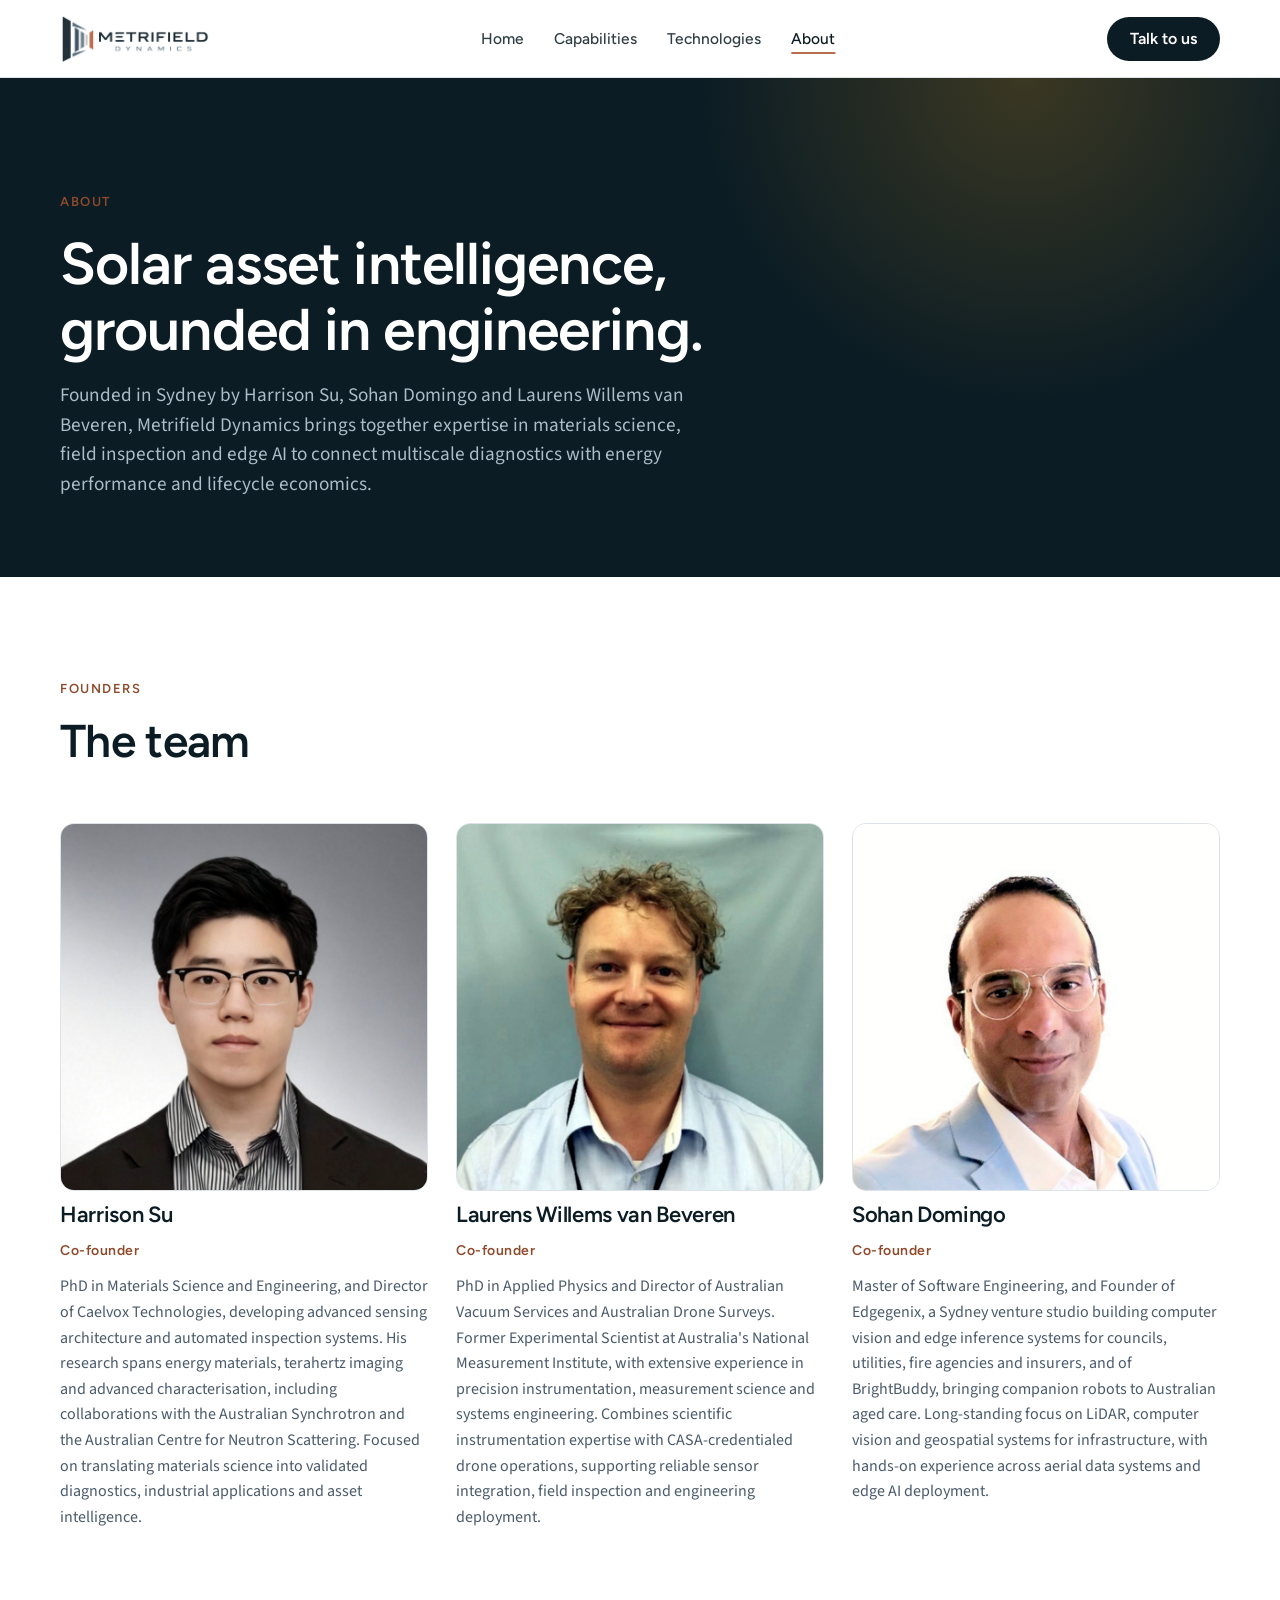
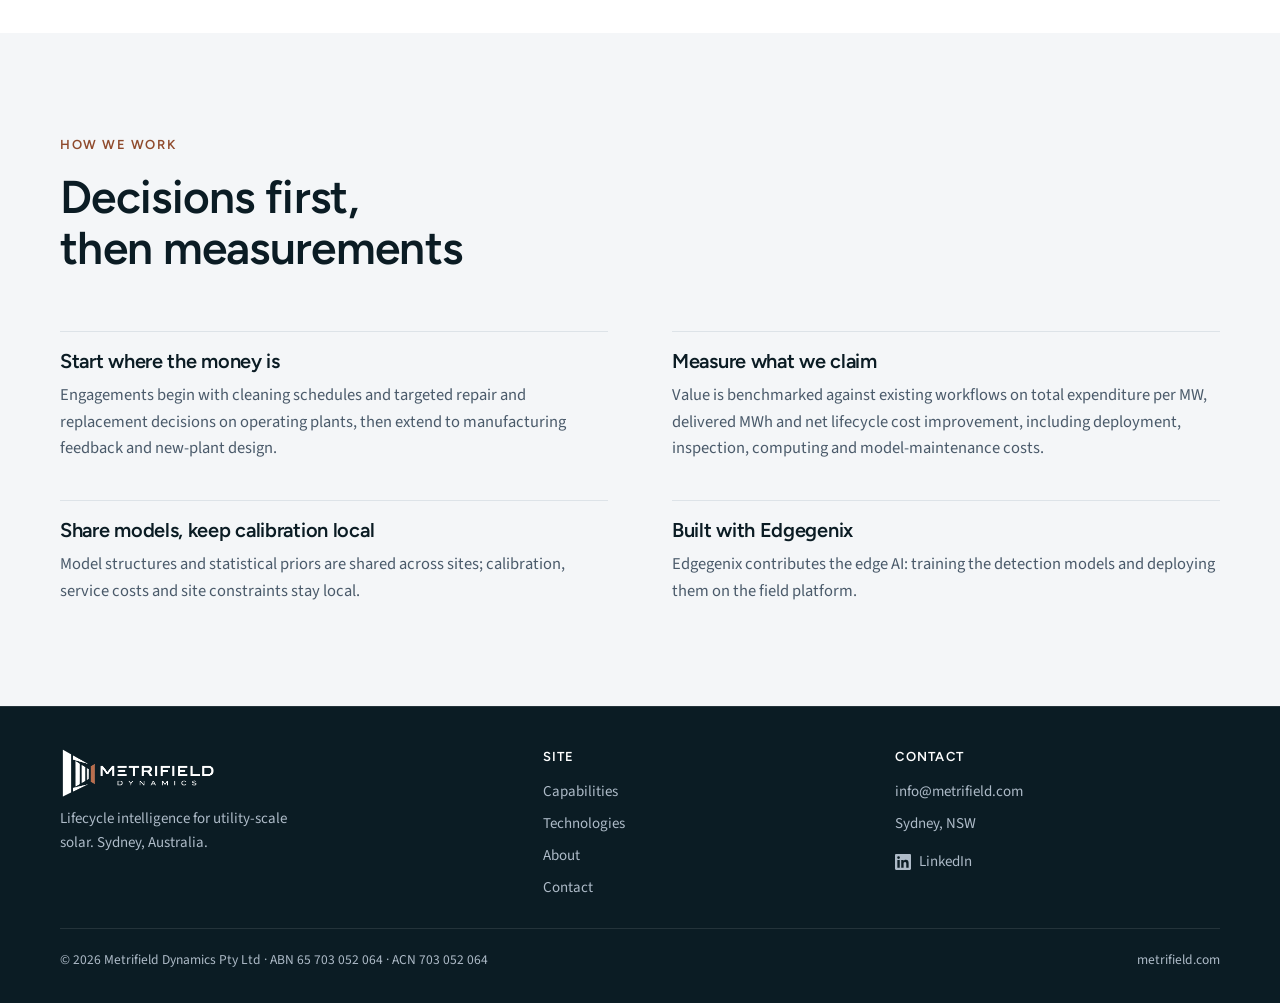
==== about.html @ 2964c266 "Footer: ABN, ACN and LinkedIn company page Co-Authored-By: Claude Fable 5.1 <noreply@anthropic.com> " ====
<!doctype html>
<html lang="en-AU">
<head>
<meta charset="utf-8">
<meta name="viewport" content="width=device-width, initial-scale=1, viewport-fit=cover">
<title>About — Metrifield Dynamics</title>
<meta name="description" content="Founded in Sydney by Harrison Su, Sohan Domingo and Laurens Willems van Beveren: materials science, field inspection and edge AI for solar asset intelligence.">
<link rel="canonical" href="https://www.metrifield.com/about.html">
<meta property="og:title" content="About — Metrifield Dynamics">
<meta property="og:description" content="Founded in Sydney by Harrison Su, Sohan Domingo and Laurens Willems van Beveren: materials science, field inspection and edge AI for solar asset intelligence.">
<meta property="og:image" content="https://www.metrifield.com/assets/hero-poster.jpg">
<meta property="og:type" content="website">
<link rel="icon" type="image/png" href="assets/favicon.png">
<link rel="apple-touch-icon" href="assets/favicon.png">
<link rel="preconnect" href="https://fonts.googleapis.com">
<link rel="preconnect" href="https://fonts.gstatic.com" crossorigin>
<link rel="stylesheet" href="https://fonts.googleapis.com/css2?family=Figtree:wght@500;600;700&family=Source+Sans+3:wght@400;500;600&display=swap">
<link rel="stylesheet" href="styles.css?v=a1cd120e">
</head>
<body>

<header class="nav nav-solid" id="nav">
  <div class="wrap">
    <a class="brand" href="index.html" aria-label="Metrifield Dynamics home"><img class="logo logo-dark" src="assets/logo.png" alt="Metrifield Dynamics" width="1227" height="410"><img class="logo logo-light" src="assets/logo-white.png" alt="" width="1227" height="410" aria-hidden="true"></a>
    <nav class="nav-links" aria-label="Main"><a href="index.html">Home</a><a href="capabilities.html">Capabilities</a><a href="technology.html">Technologies</a><a href="about.html" aria-current="page">About</a></nav>
    <a class="btn btn-dark nav-cta" href="contact.html">Talk to us</a>
    <button class="nav-toggle" type="button" aria-label="Menu" aria-expanded="false" aria-controls="nav"><svg viewBox="0 0 24 24" fill="none" stroke="currentColor" stroke-width="2" stroke-linecap="round"><path d="M4 7h16M4 12h16M4 17h16"/></svg></button>
  </div>
</header>

<main>
<section class="page-hero">
  <div class="wrap">
    <p class="eyebrow">About</p>
    <h1>Solar asset intelligence, grounded in engineering.</h1>
    <p class="lede">Founded in Sydney by Harrison Su, Sohan Domingo and Laurens Willems van Beveren, Metrifield Dynamics brings together expertise in materials science, field inspection and edge AI to connect multiscale diagnostics with energy performance and lifecycle economics.</p>
  </div>
</section>

<section class="band">
  <div class="wrap">
    <div class="section-head">
      <p class="eyebrow">Founders</p>
      <h2 class="h2">The team</h2>
    </div>
    <div class="people">
      <div class="person">
        <div class="photo"><img src="assets/harrison.jpg" alt="Harrison Su" width="800" height="800" loading="lazy"></div>
        <h3>Harrison Su</h3>
        <p class="role">Co-founder</p>
        <p>PhD in Materials Science and Engineering, and Director of Caelvox Technologies, developing advanced sensing architecture and automated inspection systems. His research spans energy materials, terahertz imaging and advanced characterisation, including collaborations with the Australian Synchrotron and the Australian Centre for Neutron Scattering. Focused on translating materials science into validated diagnostics, industrial applications and asset intelligence.</p>
      </div>
      <div class="person">
        <div class="photo"><img src="assets/laurens.jpg" alt="Laurens Willems van Beveren" width="800" height="800" loading="lazy"></div>
        <h3>Laurens Willems van Beveren</h3>
        <p class="role">Co-founder</p>
        <p>PhD in Applied Physics and Director of Australian Vacuum Services and Australian Drone Surveys. Former Experimental Scientist at Australia's National Measurement Institute, with extensive experience in precision instrumentation, measurement science and systems engineering. Combines scientific instrumentation expertise with CASA-credentialed drone operations, supporting reliable sensor integration, field inspection and engineering deployment.</p>
      </div>
      <div class="person">
        <div class="photo"><img src="assets/sohan.jpg" alt="Sohan Domingo" width="800" height="800" loading="lazy"></div>
        <h3>Sohan Domingo</h3>
        <p class="role">Co-founder</p>
        <p>Master of Software Engineering, and Founder of Edgegenix, a Sydney venture studio building computer vision and edge inference systems for councils, utilities, fire agencies and insurers, and of BrightBuddy, bringing companion robots to Australian aged care. Long-standing focus on LiDAR, computer vision and geospatial systems for infrastructure, with hands-on experience across aerial data systems and edge AI deployment.</p>
      </div>
    </div>
  </div>
</section>

<section class="band band-tint">
  <div class="wrap">
    <div class="section-head">
      <p class="eyebrow">How we work</p>
      <h2 class="h2">Decisions first, then measurements</h2>
    </div>
    <div class="grid2">
      <div><h3>Start where the money is</h3><p>Engagements begin with cleaning schedules and targeted repair and replacement decisions on operating plants, then extend to manufacturing feedback and new-plant design.</p></div>
      <div><h3>Measure what we claim</h3><p>Value is benchmarked against existing workflows on total expenditure per MW, delivered MWh and net lifecycle cost improvement, including deployment, inspection, computing and model-maintenance costs.</p></div>
      <div><h3>Share models, keep calibration local</h3><p>Model structures and statistical priors are shared across sites; calibration, service costs and site constraints stay local.</p></div>
      <div><h3>Built with Edgegenix</h3><p>Edgegenix contributes the edge AI: training the detection models and deploying them on the field platform.</p></div>
    </div>
  </div>
</section>

</main>
<footer>
  <div class="wrap">
    <div class="fcol">
      <a class="brand" href="index.html"><img class="logo" src="assets/logo-white.png" alt="Metrifield Dynamics" width="1227" height="410"></a>
      <p style="max-width:34ch">Lifecycle intelligence for utility-scale solar. Sydney, Australia.</p>
    </div>
    <div class="fcol"><b>Site</b><a href="capabilities.html">Capabilities</a><a href="technology.html">Technologies</a><a href="about.html">About</a><a href="contact.html">Contact</a></div>
    <div class="fcol"><b>Contact</b><a href="mailto:info@metrifield.com">info@metrifield.com</a><span>Sydney, NSW</span><a class="flink" href="https://www.linkedin.com/company/metrifield-dynamics/" target="_blank" rel="noopener"><svg viewBox="0 0 24 24" aria-hidden="true"><path d="M20.45 20.45h-3.56v-5.57c0-1.33-.02-3.04-1.85-3.04-1.85 0-2.13 1.45-2.13 2.94v5.67H9.35V9h3.41v1.56h.05c.48-.9 1.64-1.85 3.37-1.85 3.6 0 4.27 2.37 4.27 5.46v6.28zM5.34 7.43a2.06 2.06 0 1 1 0-4.13 2.06 2.06 0 0 1 0 4.13zM7.12 20.45H3.55V9h3.57v11.45zM22.22 0H1.77C.79 0 0 .77 0 1.73v20.54C0 23.23.79 24 1.77 24h20.45c.98 0 1.78-.77 1.78-1.73V1.73C24 .77 23.2 0 22.22 0z"/></svg>LinkedIn</a></div>
    <div class="legal"><span>© 2026 Metrifield Dynamics Pty Ltd · ABN 65 703 052 064 · ACN 703 052 064</span><span>metrifield.com</span></div>
  </div>
</footer>
<script>
(function(){
  var n=document.getElementById('nav'),b=n&&n.querySelector('.nav-toggle');
  if(b){b.addEventListener('click',function(){var o=n.classList.toggle('open');b.setAttribute('aria-expanded',o)})}
  var Z={
   1:{name:"Monsoonal &amp; humid tropical north",color:"#D6A75A",regions:"Top End, the Kimberley, far-north and tropical-coast Queensland",exposure:"Heat, humidity, wet–dry seasonality, intense rainfall, prolonged wetting and rapid vegetation growth.",mechanism:"Transient wetting and obstruction are not the same as construction-dependent moisture ingress, corrosion or electrical deterioration — the two must be separated.",act:"RGB for surface and vegetation; thermal only under valid conditions; EL or electrical reference if unresolved; terahertz only for qualified modules with controlled surface moisture. Inspect drainage and vegetation interfaces."},
   2:{name:"Warm humid eastern seaboard",color:"#7FA8C9",regions:"Central and south-east Queensland coast and hinterland, New South Wales north and central coast to Sydney",exposure:"Humidity, rain, dew, urban and coastal deposits, bird activity and local shading.",mechanism:"Reversible surface losses may coexist with persistent moisture-related or electrical abnormalities.",act:"RGB links deposits to geometry; thermal localises load-dependent anomalies; EL or electrical tests for unresolved features. Condition-triggered inspection, not postcode-based intervals."},
   3:{name:"Arid interior &amp; north-west",color:"#C77D52",regions:"Pilbara, Goldfields and the Western Australian interior, Central Australia, far-north South Australia, western Queensland",exposure:"High module temperature, strong diurnal variation, dry mineral deposits, dust and remoteness.",mechanism:"Reversible soiling and thermal losses differ from interconnection fatigue and encapsulation ageing, and must be confirmed independently.",act:"RGB with soiling references; thermal with irradiance, wind and load context; EL for electrical integrity; terahertz only after excluding surface contamination. Cleaning-value thresholds and dust-aware dock design."},
   4:{name:"Semi-arid transition &amp; inland agricultural margins",color:"#9C8E6A",regions:"South Australian mid-north and inland, western New South Wales and the Riverina, southern inland Queensland, the Victorian Mallee",exposure:"Seasonal dry periods, intermittent rain, agricultural and road dust, vegetation cycles, birds and local maintenance activity.",mechanism:"Deposits and shading may create mismatch; installation stress or electrical faults require independent evidence.",act:"Compare the same assets before and after cleaning or seasonal change; RGB and operating data first; escalate selectively to EL, electrical tests or qualified terahertz."},
   5:{name:"Mediterranean-type south-west &amp; southern pockets",color:"#5F8F7A",regions:"Perth and the south-west of Western Australia, Adelaide, the Eyre Peninsula and the South Australian coastal south",exposure:"Dry summers, wetter winters, seasonal deposits, extreme heat, smoke and episodic rainfall.",mechanism:"Seasonal soiling, construction-dependent UV and thermal ageing, and possible deposit redistribution after rain.",act:"Repeat RGB and thermal on the same modules across seasons; keep EL conditions comparable; verify post-rain recovery rather than assuming natural cleaning."},
   6:{name:"Temperate south-east &amp; Tasmania",color:"#6E7F99",regions:"New South Wales south coast and tablelands, the ACT, Victoria, Tasmania",exposure:"Cooler seasonal conditions, wetting, dew, low solar angles, local frost, site-specific snow or snow load.",mechanism:"Temporary frost and condensation effects must be separated from persistent moisture-related or material deterioration.",act:"Avoid frost and dew artefacts; thermal only in a valid irradiance and load window; EL or electrical reference for persistent abnormalities; reinspect when conditions are suitable."}
  };
  var sel=document.getElementById('zone-select'),panel=document.getElementById('zone-panel');
  var legend=document.querySelector('.mapside .zones');
  function showZone(k){var z=Z[k]; if(!z||!panel)return; panel.hidden=false; if(legend) legend.hidden=true;
    document.getElementById('zp-dot').style.background=z.color; document.getElementById('zp-eyebrow').textContent='Zone '+k;
    document.getElementById('zp-title').innerHTML=z.name; document.getElementById('zp-regions').textContent=z.regions;
    document.getElementById('zp-exposure').innerHTML=z.exposure; document.getElementById('zp-mechanism').innerHTML=z.mechanism;
    document.getElementById('zp-act').innerHTML=z.act;
    document.querySelectorAll('.zone-pin').forEach(function(e){e.classList.toggle('active',e.getAttribute('data-zone')===String(k))});
    document.querySelectorAll('.aumap,.zones').forEach(function(e){e.classList.add('focused')});
    document.querySelectorAll('.aumap .region').forEach(function(r){r.classList.toggle('alive',r.getAttribute('data-region')===String(k))});
    if(sel&&sel.value!==String(k)){for(var i=0;i<sel.options.length;i++){if(sel.options[i].value===String(k)){sel.selectedIndex=i;break}}}
    if(window.innerWidth<=760) panel.scrollIntoView({behavior:'smooth',block:'nearest'});
  }
  function hideZone(){ if(panel) panel.hidden=true; if(legend) legend.hidden=false; if(sel) sel.selectedIndex=0; document.querySelectorAll('.zone-pin').forEach(function(e){e.classList.remove('active')}); document.querySelectorAll('.aumap,.zones').forEach(function(e){e.classList.remove('focused')}); document.querySelectorAll('.aumap .region').forEach(function(r){r.classList.remove('alive')}); }
  var zb=document.getElementById('zp-back'); if(zb) zb.addEventListener('click',hideZone);
  if(sel){sel.addEventListener('change',function(){if(sel.value)showZone(sel.value)})}
  document.querySelectorAll('.zone-pin').forEach(function(e){
    e.addEventListener('click',function(){showZone(e.getAttribute('data-zone'))});
    e.addEventListener('keydown',function(ev){if(ev.key==='Enter'||ev.key===' '){ev.preventDefault();showZone(e.getAttribute('data-zone'))}});
  });
  if('IntersectionObserver' in window && !matchMedia('(prefers-reduced-motion: reduce)').matches){
    var secs=[].slice.call(document.querySelectorAll('main > section'));
    secs.forEach(function(sec,i){ var r=sec.getBoundingClientRect(); if(r.top>window.innerHeight*0.9){sec.classList.add('is-entering')} });
    var io=new IntersectionObserver(function(es){es.forEach(function(e){if(e.isIntersecting){e.target.classList.remove('is-entering');io.unobserve(e.target)}})},{rootMargin:'0px 0px -12% 0px',threshold:0.08});
    secs.forEach(function(sec){io.observe(sec)});
  }
  var DN={"rgb": {"col": "Field sensing", "n": "01", "title": "RGB + thermal", "q": "Is it dirt, or is it damage?", "body": "Scheduled and event-triggered drone surveys capture RGB and thermal imagery across the whole array. Edge AI checks image quality in flight, maps every observation to an individual module ID and grades anomalies, so detailed inspection goes only where it is likely to change a decision.", "inputs": "Flight plans · RGB and thermal frames · module map", "outputs": "Located, graded anomalies per module", "to": "db", "link": "technology.html#sensing", "linktext": "Sensing on the Technology page"}, "thz": {"col": "Field sensing", "n": "02", "title": "Targeted THz", "q": "What is happening inside the glass?", "body": "A robot moves onto flagged modules, and onto healthy reference modules, and scans them at close range with terahertz. Terahertz passes through glass and encapsulant and reflects at each internal interface, giving evidence of moisture, delamination and material change that surface imaging and thermal cannot show.", "inputs": "Priority list from screening · healthy controls", "outputs": "Subsurface condition per scanned module", "to": "db", "link": "technology.html#sensing", "linktext": "Robotic terahertz diagnostics"}, "site": {"col": "Field sensing", "n": "03", "title": "Site context", "q": "Is it the module, or the place it lives?", "body": "Terrain, shading and long-term climate are combined with on-site irradiance, module and ambient temperature, humidity, wind, salt and dust. This separates regional conditions from microclimates inside the array, so environmental effects are not mistaken for persistent faults.", "inputs": "Weather station · climate records · terrain model", "outputs": "Exposure history for every module location", "to": "twin", "link": "index.html#regions", "linktext": "Regional exposure map"}, "db": {"col": "Cloud intelligence", "n": "04", "title": "Multimodal asset database", "q": "What do we know about this exact module?", "body": "Every inspection, scan, electrical reading, work order and real cost is attached to a module ID, its string position, its manufacturing batch and a timestamp. Data is aligned and calibrated before anything is attributed, so the record can be trusted across years and sites.", "inputs": "Inspections · THz scans · SCADA · work orders · bills of materials", "outputs": "A traceable condition history per module", "to": "twin", "link": "technology.html#database", "linktext": "The climate and condition database"}, "twin": {"col": "Cloud intelligence", "n": "05", "title": "Dynamic digital twin", "q": "Which action is worth taking, and when?", "body": "Physics-based yield, thermal and degradation models are combined with field data to form module, string and plant twins. For each option — clean, reinspect, repair, replace or defer — the twin predicts recoverable energy, failure risk and cost, with a prediction interval, before a work order is raised.", "inputs": "Asset record · exposure history · electrical data", "outputs": "Ranked interventions with predicted net benefit", "to": "ops", "link": "technology.html", "linktext": "How the twin works"}, "ops": {"col": "Decision support", "n": "06", "title": "Operating plants", "q": "Recover energy without paying for low-value work.", "body": "Interventions are scheduled on recoverable energy, expected loss and cost, then verified against measured outcomes. Weather-normalised comparisons between cleaning zones confirm what actually happened, and the result feeds back into the models.", "inputs": "Ranked interventions", "outputs": "Work orders · measured outcomes · actual costs", "to": "db", "link": "capabilities.html#operators", "linktext": "Operating plants"}, "new": {"col": "Decision support", "n": "07", "title": "New plants", "q": "Avoid costs before they are built in.", "body": "Field evidence from comparable sites is translated into design scenarios: module selection, layout, mounting and maintenance access are compared on lifetime energy and cost, not upfront cost alone. Design assumptions carry through to commissioning and become the operating twin.", "inputs": "Site exposure · degradation evidence by material and zone", "outputs": "Design scenarios ranked by lifetime value", "to": "db", "link": "capabilities.html#developers", "linktext": "Deploying plants"}, "mfg": {"col": "Decision support", "n": "08", "title": "Manufacturers", "q": "Prevent recurring failures at the source.", "body": "Field failure modes are compared across matched environments and batches to find links to material selection and process conditions. Targeted validation then supports changes that reduce future defects, rework and warranty exposure.", "inputs": "Field performance by batch, material and climate zone", "outputs": "Material and process recommendations · targeted QA", "to": "db", "link": "capabilities.html#manufacturers", "linktext": "Manufacturing plants"}}, DORD=["rgb", "thz", "site", "db", "twin", "ops", "new", "mfg"], dcur=null;
  var dpanel=document.getElementById('dpanel');
  var idg=document.getElementById('idiag');
  function dfocus(ids,outs){ // ids: tiles to keep alive; outs: outcomes to keep alive; null = clear
    if(!idg) return;
    if(!ids){ idg.classList.remove('focused'); document.querySelectorAll('.dtile,.dout').forEach(function(e){e.classList.remove('alive','active')}); document.querySelectorAll('[data-arrow]').forEach(function(a){a.classList.remove('lit')}); return; }
    idg.classList.add('focused');
    document.querySelectorAll('.dtile').forEach(function(t){t.classList.toggle('alive',ids.indexOf(t.getAttribute('data-node'))>=0)});
    document.querySelectorAll('.dout').forEach(function(b){b.classList.toggle('alive',outs.indexOf(b.getAttribute('data-out'))>=0)});
    var h=document.getElementById('dhint'); if(h) h.hidden=true;
  }
  var OUT_OF={}; // node -> outcomes it contributes to (derived)
  var dscrim=document.getElementById('dscrim');
  function dscrimSet(on){ if(!dscrim) return; var mobile=window.innerWidth<=960; if(mobile){ [dscrim,dpanel,opanel].forEach(function(el){ if(el && el.parentNode!==document.body) document.body.appendChild(el); }); } dscrim.classList.toggle('on', on&&mobile); }
  if(dscrim){ dscrim.addEventListener('click',function(){ if(dcur) dhide(); if(ocur) ohide(); }); }
  [dpanel,opanel].forEach(function(pn){ if(!pn) return; var y0=null; pn.addEventListener('touchstart',function(e){ y0=e.touches[0].clientY },{passive:true}); pn.addEventListener('touchend',function(e){ if(y0===null) return; var dy=e.changedTouches[0].clientY-y0; if(dy>70 && pn.scrollTop<=0){ if(dcur) dhide(); if(ocur) ohide(); } y0=null; },{passive:true}); });
  var dhome=document.getElementById('idiag');
  window.addEventListener('resize',function(){ if(window.innerWidth>960 && dhome){ [dpanel,opanel].forEach(function(el){ if(el && el.parentNode===document.body) dhome.appendChild(el); }); if(dscrim) dscrim.classList.remove('on'); } });
  var dfrom=null;
  function dshow(id,from){ var d=DN[id]; if(!d||!dpanel) return; dcur=id; ocur=null; dfrom=from||null; if(opanel) opanel.hidden=true;
    document.getElementById('dp-col').textContent=d.col; document.getElementById('dp-title').textContent=d.n+' — '+d.title;
    document.getElementById('dp-q').textContent=d.q; document.getElementById('dp-body').textContent=d.body;
    document.getElementById('dp-in').textContent=d.inputs; document.getElementById('dp-out').textContent=d.outputs;
    var l=document.getElementById('dp-link'); l.href=d.link; l.firstChild.textContent=d.linktext+' ';
    document.getElementById('dp-count').textContent=d.n+' / 0'+DORD.length;
    var outs=Object.keys(DOUT).filter(function(k){return DOUT[k].nodes.indexOf(id)>=0});
    dfocus([id],(from&&from.out)?[from.out]:[]);
    var bk=document.getElementById('dp-back'); if(bk){ if(from&&from.out){bk.hidden=false; bk.textContent='← Back to '+DOUT[from.out].title.replace('&amp;','&'); bk.setAttribute('data-go-out',from.out)} else bk.hidden=true; }
    var oc=document.getElementById('dp-contrib'); if(oc){oc.innerHTML=outs.map(function(k){return '<button type="button" class="dtag" data-go-out="'+k+'">'+DOUT[k].title+'</button>'}).join('')}
    document.querySelectorAll('.dtile').forEach(function(t){var on=t.getAttribute('data-node')===id; t.classList.toggle('active',on); t.setAttribute('aria-expanded',on)});
    document.querySelectorAll('[data-arrow]').forEach(function(a){a.classList.remove('lit')});
    document.querySelectorAll('[data-arrow="'+id+'"]').forEach(function(a){a.classList.add('lit')});
    if(id==='ops'||id==='new'||id==='mfg'){document.querySelectorAll('[data-arrow="back"]').forEach(function(a){a.classList.add('lit')})}
    dpanel.hidden=false; dpanel.classList.remove('pop'); void dpanel.offsetWidth; dpanel.classList.add('pop');
    dscrimSet(true);
  }
  function dhide(){ dcur=null; dscrimSet(false); if(dpanel) dpanel.hidden=true; document.querySelectorAll('.dtile').forEach(function(t){t.setAttribute('aria-expanded','false')}); dfocus(null) }
  document.querySelectorAll('.dtile').forEach(function(t){t.addEventListener('click',function(){var id=t.getAttribute('data-node'); if(dcur===id) dhide(); else dshow(id)})});
  var dc=document.getElementById('dp-close'); if(dc) dc.addEventListener('click',dhide);
  var dp=document.getElementById('dp-prev'), dnx=document.getElementById('dp-next');
  if(dp) dp.addEventListener('click',function(){var i=DORD.indexOf(dcur); dshow(DORD[(i-1+DORD.length)%DORD.length])});
  if(dnx) dnx.addEventListener('click',function(){var i=DORD.indexOf(dcur); dshow(DORD[(i+1)%DORD.length])});
  document.addEventListener('keydown',function(e){ if(!dcur) return; if(e.key==='Escape') dhide(); if(e.key==='ArrowRight') dnx.click(); if(e.key==='ArrowLeft') dp.click(); });
  var DOUT={"deploy": {"title": "Lower deployment cost", "metric": "Construction cost per MW, including rework and premature replacement in the first years", "how": "Design choices are tested against field evidence from comparable sites before construction: module selection, layout, mounting and maintenance access are compared on lifetime value rather than upfront price, so costly corrections are avoided after the plant is built.", "nodes": ["site", "db", "twin", "new"], "link": "capabilities.html#developers", "linktext": "Deploying plants"}, "om": {"title": "Lower O&amp;M cost", "metric": "Operating cost per MW per year; inspection visits and specialist call-outs avoided", "how": "Fleet-wide drone screening replaces routine manual inspection, terahertz diagnostics are sent only where they can change a decision, and work orders are ranked by expected net benefit, so low-value cleaning and unnecessary replacements stop.", "nodes": ["rgb", "thz", "twin", "ops"], "link": "capabilities.html#operators", "linktext": "Operating plants"}, "life": {"title": "Longer useful life", "metric": "Degradation rate in percent per year; economic service life of the module fleet", "how": "Subsurface problems such as moisture ingress and delamination are found before they become failures, material and batch risks are traced back to the factory, and sites are matched to constructions that suit their climate zone.", "nodes": ["thz", "db", "mfg", "new"], "link": "technology.html#database", "linktext": "The climate and condition database"}, "energy": {"title": "More delivered energy", "metric": "MWh recovered per year; availability; weather-normalised performance ratio", "how": "Energy losses are attributed to their cause at the metering resolution available, cleaning and repair are timed by recoverable energy, and measured generation response after each intervention confirms what was actually recovered.", "nodes": ["rgb", "site", "twin", "ops"], "link": "capabilities.html#operators", "linktext": "Operating plants"}, "warranty": {"title": "Lower warranty exposure", "metric": "Recurring defects per batch; claims and rework per MW shipped", "how": "Field performance is compared across matched environments and manufacturing batches, so material and process causes of recurring failures are identified and validated before they reach wider production.", "nodes": ["thz", "db", "mfg"], "link": "capabilities.html#manufacturers", "linktext": "Manufacturing plants"}, "lcoe": {"title": "Lower lifecycle cost", "metric": "Net LCOE improvement after all platform costs: equipment, inspection, computing and model maintenance", "how": "The outcomes above act on both sides of the LCOE ratio at once: lower deployment, operating and replacement cost in the numerator, more delivered energy over a longer life in the denominator. Every claim is benchmarked against the plant's existing workflow.", "nodes": ["rgb", "thz", "site", "db", "twin", "ops", "new", "mfg"], "link": "technology.html", "linktext": "How it is measured"}}, ocur=null;
  var opanel=document.getElementById('opanel');
  function oshow(k,from){ var o=DOUT[k]; if(!o||!opanel) return; ocur=k; dcur=null; if(dpanel) dpanel.hidden=true;
    document.getElementById('op-title').innerHTML=o.title; document.getElementById('op-metric').textContent=o.metric; document.getElementById('op-how').textContent=o.how;
    var l=document.getElementById('op-link'); l.href=o.link; l.firstChild.textContent=o.linktext+' ';
    dfocus((from&&from.node)?[from.node]:[],[k]);
    var ob=document.getElementById('op-back'); if(ob){ if(from&&from.node){ob.hidden=false; ob.textContent='← Back to '+DN[from.node].n+' '+DN[from.node].title; ob.setAttribute('data-go-node',from.node)} else ob.hidden=true; }
    var dr=document.getElementById('op-drivers'); if(dr){dr.innerHTML=o.nodes.map(function(n){return '<button type="button" class="dtag" data-go-node="'+n+'"><i>'+DN[n].n+'</i>'+DN[n].title+'</button>'}).join('')}
    document.querySelectorAll('.dout').forEach(function(b){b.classList.toggle('active',b.getAttribute('data-out')===k)});
    document.querySelectorAll('[data-arrow]').forEach(function(a){a.classList.toggle('lit', k==='lcoe')});
    opanel.hidden=false; opanel.classList.remove('pop'); void opanel.offsetWidth; opanel.classList.add('pop');
    dscrimSet(true);
  }
  function ohide(){ ocur=null; dscrimSet(false); if(opanel) opanel.hidden=true; dfocus(null) }
  document.querySelectorAll('.dout').forEach(function(b){b.addEventListener('click',function(){var k=b.getAttribute('data-out'); if(ocur===k) ohide(); else oshow(k)})});
  var oc=document.getElementById('op-close'); if(oc) oc.addEventListener('click',ohide);
  document.addEventListener('click',function(e){ var g=e.target.closest('[data-go-out]'); if(g){ var fromNode=dcur; oshow(g.getAttribute('data-go-out'), fromNode?{node:fromNode}:null); return} var n=e.target.closest('[data-go-node]'); if(n){ var fromOut=ocur; dshow(n.getAttribute('data-go-node'), fromOut?{out:fromOut}:null)} });
  if(idg){ idg.addEventListener('click',function(e){ if(!e.target.closest('.dtile,.dout,.dpanel')){ if(dcur) dhide(); if(ocur) ohide(); } }); }
  document.addEventListener('keydown',function(e){ if(e.key==='Escape'&&ocur) ohide(); });
  var HUB={"record": {"dir": "in", "title": "Each module, as a record", "text": "Manufacturer, model, bill of materials, factory batch and lamination record, install date, string position and mounting. Then every drone image, thermal frame, terahertz scan, work order and replacement, with timestamps."}, "environment": {"dir": "in", "title": "Linked to its environment", "text": "Climate zone, long-term weather history, terrain and shading, distance from the coast, salt and dust load, vegetation and fire exposure, plus on-site irradiance, temperature, humidity and wind, down to the microclimate inside the array."}, "performance": {"dir": "in", "title": "Linked to its performance", "text": "SCADA and string-level electrical data, weather-normalised, so condition changes can be tied to energy loss at the metering resolution available."}, "zones": {"dir": "in", "title": "Six climate zones as the proving ground", "text": "From the monsoonal north to temperate Tasmania, each zone has its own dominant degradation mechanisms. Sites are stratified across them so the same materials can be compared under different exposure."}, "map": {"dir": "out", "title": "From database to degradation map", "text": "Repeat inspections of the same modules, season after season, turn individual findings into degradation rates by material, batch and zone, then into a fleet-wide risk ranking."}, "guidance": {"dir": "out", "title": "From map to deployment guidance", "text": "Invert the model: given a site's terrain, climate and a proposed module construction, estimate degradation, maintenance cost and premature replacement risk before a single post goes in."}}, hcur=null;
  var hwrap=document.querySelector('.hubwrap');
  function hshow(k){ if(!hwrap) return; var h=HUB[k]; hcur=k;
    document.getElementById('hp-eyebrow').textContent=h.dir==='in'?'Flows in':'Comes out';
    document.getElementById('hp-title').textContent=h.title; document.getElementById('hp-what').textContent=h.text;
    hwrap.classList.add('focused'); document.querySelectorAll('.hnode,.hlink').forEach(function(e){e.classList.toggle('alive',e.getAttribute('data-h')===k)});
    document.querySelectorAll('.hnode').forEach(function(e){e.classList.toggle('active',e.getAttribute('data-h')===k)});
    hplace(k);
  }
  function hplace(k){ var pop=document.getElementById('hpanel'), sc=document.querySelector('.hubscroll'), node=document.querySelector('.hnode[data-h="'+k+'"]'); if(!pop||!sc||!node) return;
    pop.hidden=false; pop.classList.remove('pop'); void pop.offsetWidth; pop.classList.add('pop');
    if(window.innerWidth<=760){ pop.style.left=pop.style.top=''; pop.classList.add('hpop-static'); pop.scrollIntoView({behavior:'smooth',block:'nearest'}); return; }
    pop.classList.remove('hpop-static');
    var r=node.getBoundingClientRect(), c=sc.getBoundingClientRect(), out=node.classList.contains('hnode-out'), pw=pop.offsetWidth, ph=pop.offsetHeight, gap=14;
    var left=out? r.left-c.left-pw-gap : r.right-c.left+gap;
    var top=r.top-c.top+r.height/2-ph/2;
    top=Math.max(0,Math.min(top,c.height-ph)); left=Math.max(0,Math.min(left,c.width-pw));
    pop.classList.toggle('hpop-left',out); pop.style.left=left+'px'; pop.style.top=top+'px';
  }
  window.addEventListener('resize',function(){ if(hcur) hplace(hcur) });
  var hx=document.getElementById('hp-close'); if(hx) hx.addEventListener('click',hreset);
  document.addEventListener('keydown',function(e){ if(e.key==='Escape'&&hcur) hreset() });
  function hreset(){ hcur=null; if(!hwrap) return; hwrap.classList.remove('focused'); document.querySelectorAll('.hnode,.hlink').forEach(function(e){e.classList.remove('alive','active')});
    var pop=document.getElementById('hpanel'); if(pop) pop.hidden=true; }
  document.querySelectorAll('.hnode').forEach(function(n){ var k=n.getAttribute('data-h'); n.addEventListener('click',function(){ hcur===k?hreset():hshow(k) }); n.addEventListener('keydown',function(e){ if(e.key==='Enter'||e.key===' '){e.preventDefault(); hcur===k?hreset():hshow(k)} }); });
  var hc=document.querySelector('.hcore'); if(hc){ hc.addEventListener('click',hreset); hc.addEventListener('keydown',function(e){ if(e.key==='Enter'||e.key===' '){e.preventDefault();hreset()} }); }
  var f=document.getElementById('contact-form');
  if(f){f.addEventListener('submit',function(e){
    e.preventDefault();
    var d=new FormData(f),s='Enquiry from '+(d.get('name')||'')+' — '+(d.get('org')||'');
    var body='Name: '+d.get('name')+'\nOrganisation: '+d.get('org')+'\nEmail: '+d.get('email')+'\nI am: '+d.get('type')+'\n\n'+d.get('msg');
    f.classList.add('sent');
    try{window.location.href='mailto:info@metrifield.com?subject='+encodeURIComponent(s)+'&body='+encodeURIComponent(body)}catch(err){}
  })}
})();
</script>
</body>
</html>
---- styles.css ----
/* Metrifield — site styles
   Direction: photo-led, calm, enterprise. Dark cinematic hero, white content, full-bleed photo bands.
   Type: Figtree (display) + Source Sans 3 (body). Amber is the single accent. */
:root{
  --bg:#FFFFFF;
  --bg-2:#F4F6F8;
  --ink:#0B1C24;
  --ink-2:#4A5A6A;
  --ink-3:#7B8894;
  --line:#DDE3E8;
  --accent:#BA6D4C;
  --accent-ink:#8F4A2C;
  --dark:#0B1C24;
  --dark-2:#15293A;
  --on-dark:#F3F6F9;
  --on-dark-2:#AEBBC8;
  --font-display:"Figtree",ui-sans-serif,system-ui,sans-serif;
  --font-body:"Source Sans 3","Source Sans Pro",ui-sans-serif,system-ui,sans-serif;
  --gutter-l:max(20px,env(safe-area-inset-left,0px));
  --gutter-r:max(20px,env(safe-area-inset-right,0px));
  --max:1200px;
  color-scheme:light;
}
*{box-sizing:border-box}
html{scroll-behavior:smooth;-webkit-text-size-adjust:100%}
body{margin:0;background:var(--bg);color:var(--ink);font-family:var(--font-body);font-size:18px;line-height:1.6;-webkit-font-smoothing:antialiased}
@media (prefers-reduced-motion:reduce){html{scroll-behavior:auto}*{animation:none!important;transition:none!important}}
h1,h2,h3,h4{font-family:var(--font-display);margin:0;line-height:1.12;letter-spacing:-0.015em;text-wrap:balance;font-weight:600}
p{margin:0}
a{color:inherit}
img,video{max-width:100%;height:auto;display:block}
ul{margin:0;padding:0;list-style:none}
:focus-visible{outline:2px solid var(--accent);outline-offset:3px}
.wrap{max-width:var(--max);margin-inline:auto;padding-left:var(--gutter-l);padding-right:var(--gutter-r)}
.band{padding-block:clamp(64px,8vw,112px)}
.band-tint{background:var(--bg-2)}
.band-dark{background:var(--dark);color:var(--on-dark)}
.eyebrow{font-family:var(--font-display);font-size:13px;font-weight:600;letter-spacing:.12em;text-transform:uppercase;color:var(--accent-ink)}
.band-dark .eyebrow{color:var(--accent)}
.lede{font-size:clamp(19px,1.5vw,22px);color:var(--ink-2);max-width:64ch;line-height:1.55}
.band-dark .lede{color:var(--on-dark-2)}
.h2{font-size:clamp(30px,3.6vw,46px)}
.h3{font-size:clamp(22px,2vw,27px)}
.center{text-align:center}
.center .lede{margin-inline:auto}
.stack{display:grid;gap:16px}
.section-head{display:grid;gap:16px;margin-bottom:clamp(32px,4.5vw,56px);max-width:62ch}
.section-head.center{margin-inline:auto}
.prose{max-width:66ch;display:grid;gap:18px;color:var(--ink-2)}
.prose strong{color:var(--ink)}
.band-dark .prose{color:var(--on-dark-2)}
.band-dark .prose strong{color:var(--on-dark)}

/* buttons */
.btn{display:inline-flex;align-items:center;gap:10px;padding:13px 22px;border-radius:999px;font-family:var(--font-display);font-weight:600;font-size:16px;text-decoration:none;border:1.5px solid transparent;transition:transform .15s ease,background .15s ease,border-color .15s ease;cursor:pointer;line-height:1}
.btn:hover{transform:translateY(-1px)}
.btn-accent{background:var(--accent);color:#fff}
.btn-accent:hover{background:#C97A58}
.btn-light{background:#fff;color:var(--ink)}
.btn-outline{border-color:currentColor;color:inherit;background:transparent}
.btn-dark{background:var(--ink);color:#fff}
.btn svg{width:16px;height:16px}

/* nav */
.nav{position:absolute;top:0;left:0;right:0;z-index:20;color:#fff}
.nav.nav-solid{position:sticky;top:0;background:rgba(255,255,255,.92);backdrop-filter:blur(12px);color:var(--ink);border-bottom:1px solid var(--line)}
.nav .wrap{display:flex;align-items:center;justify-content:space-between;gap:24px;min-height:76px}
.brand{display:inline-flex;align-items:center;gap:10px;text-decoration:none;font-family:var(--font-display);font-weight:700;font-size:21px;letter-spacing:-.02em}
.brand svg{width:28px;height:28px;flex:none}
.nav-links{display:flex;gap:30px;font-family:var(--font-display);font-weight:500;font-size:15.5px}
.nav-links a{text-decoration:none;opacity:.85}
.nav-links a:hover,.nav-links a[aria-current="page"]{opacity:1}
.nav-links a[aria-current="page"]{text-decoration:underline;text-underline-offset:8px;text-decoration-color:var(--accent);text-decoration-thickness:2px}
.nav-cta{flex:none}
.nav-toggle{display:none;background:none;border:0;color:inherit;padding:8px;cursor:pointer}
.nav-toggle svg{width:26px;height:26px}
@media (max-width:860px){
  .nav-links,.nav-cta{display:none}
  .nav-toggle{display:inline-flex}
  .nav.open .nav-links{display:grid;position:absolute;top:76px;left:0;right:0;background:var(--dark);color:#fff;padding:20px var(--gutter-r) 28px var(--gutter-l);gap:18px;font-size:18px;border-top:1px solid rgba(255,255,255,.1)}
  .nav.nav-solid.open .nav-links{background:#fff;color:var(--ink);border-top-color:var(--line)}
}

/* hero */
.hero{position:relative;min-height:min(88vh,820px);display:grid;align-items:end;background:var(--dark);color:#fff;overflow:hidden;isolation:isolate}
.hero-media{position:absolute;inset:0;z-index:-2}
.hero-media video,.hero-media img{width:100%;height:100%;object-fit:cover}
.hero-shade{position:absolute;inset:0;z-index:-1;background:linear-gradient(180deg,rgba(10,21,34,.55) 0%,rgba(10,21,34,.25) 40%,rgba(10,21,34,.78) 100%)}
.hero .wrap{padding-block:clamp(120px,16vw,170px) clamp(56px,7vw,88px);display:grid;gap:26px}
.hero h1{font-size:clamp(38px,5.6vw,74px);font-weight:600;max-width:15ch;color:#fff}
.hero h1 em{font-style:normal;color:var(--accent)}
.hero .hero-h1{max-width:none;white-space:normal;font-size:clamp(30px,3.85vw,52px)}
.hero-h1 span,.hero-h1 em{white-space:nowrap}
.h2-wide{max-width:none}
.section-head:has(.h2-wide){max-width:none}
.hero .lede{color:rgba(255,255,255,.85);max-width:58ch}
.hero-actions{display:flex;flex-wrap:wrap;gap:12px}
.hero-foot{display:flex;flex-wrap:wrap;gap:12px 36px;padding-top:28px;border-top:1px solid rgba(255,255,255,.18);font-family:var(--font-display);font-size:14px;font-weight:500;color:rgba(255,255,255,.75)}
.hero-foot b{color:#fff;font-weight:600}

/* inner page hero */
.page-hero{background:var(--dark);color:#fff;padding-block:clamp(72px,9vw,120px) clamp(48px,6vw,80px);position:relative;overflow:hidden}
.page-hero .wrap{display:grid;gap:18px}
.page-hero h1{font-size:clamp(34px,4.6vw,60px);max-width:18ch}
.page-hero .lede{color:var(--on-dark-2)}
.page-hero::after{content:"";position:absolute;right:-10vw;top:-30vw;width:60vw;max-width:800px;aspect-ratio:1;border-radius:50%;background:radial-gradient(circle,rgba(229,154,28,.22),transparent 60%);pointer-events:none}

/* feature trio */
.trio{display:grid;grid-template-columns:repeat(3,minmax(0,1fr));gap:clamp(24px,3vw,48px)}
.trio > div{display:grid;gap:10px;align-content:start}
.trio .h3{font-size:21px}
.trio p{color:var(--ink-2);font-size:17px}
.trio .ico{width:44px;height:44px;border-radius:10px;background:var(--bg-2);display:grid;place-items:center;color:var(--accent-ink);margin-bottom:6px}
.trio .ico svg{width:22px;height:22px}
@media (max-width:860px){.trio{grid-template-columns:1fr}}

/* steps (how it works) */
.steps{display:grid;grid-template-columns:1fr;gap:clamp(36px,5vw,64px);align-items:start}
.step-list{display:grid;grid-template-columns:repeat(2,minmax(0,1fr));gap:0 clamp(28px,4vw,56px)}
.step-list .step:nth-last-child(-n+2){border-bottom:1px solid var(--line)}
.step{display:grid;grid-template-columns:auto 1fr;gap:18px;padding:22px 0;border-top:1px solid var(--line)}

.step .n{font-family:var(--font-display);font-weight:600;font-size:13px;letter-spacing:.1em;color:var(--accent-ink);padding-top:6px}
.step h3{font-size:20px;margin-bottom:6px}
.step p{color:var(--ink-2);font-size:16.5px}
.figure{display:grid;gap:12px;margin:0}
.figure a{display:block}
.figure .frame{border:1px solid var(--line);border-radius:12px;overflow:hidden;background:#fff;box-shadow:0 20px 60px -30px rgba(14,27,42,.35)}
.figure figcaption{font-size:14px;color:var(--ink-3)}
@media (max-width:760px){.step-list{grid-template-columns:1fr}.step-list .step:nth-last-child(-n+2){border-bottom:0}.step-list .step:last-child{border-bottom:1px solid var(--line)}}

/* photo band */
.photo-band{position:relative;min-height:420px;display:grid;align-items:center;color:#fff;isolation:isolate;overflow:hidden}
.photo-band img{position:absolute;inset:0;width:100%;height:100%;object-fit:cover;z-index:-2}
.photo-band::before{content:"";position:absolute;inset:0;z-index:-1;background:linear-gradient(90deg,rgba(10,21,34,.82),rgba(10,21,34,.35))}
.photo-band .wrap{padding-block:72px;display:grid;gap:18px}
.photo-band blockquote{margin:0;font-family:var(--font-display);font-size:clamp(24px,3vw,38px);font-weight:500;line-height:1.25;max-width:22ch;letter-spacing:-.01em}

/* cards */
.cards{display:grid;grid-template-columns:repeat(3,minmax(0,1fr));gap:22px}
.card{background:#fff;border:1px solid var(--line);border-radius:14px;padding:30px 28px;display:grid;gap:14px;align-content:start;text-decoration:none;transition:transform .15s ease,box-shadow .15s ease;position:relative}
a.card:hover{transform:translateY(-3px);box-shadow:0 24px 50px -28px rgba(14,27,42,.35)}
.card .who{font-family:var(--font-display);font-size:13px;font-weight:600;letter-spacing:.1em;text-transform:uppercase;color:var(--accent-ink)}
.card h3{font-size:22px}
.card p{color:var(--ink-2);font-size:16.5px}
.card .more{margin-top:auto;padding-top:8px;font-family:var(--font-display);font-weight:600;font-size:15px;color:var(--ink);display:inline-flex;gap:8px;align-items:center}
.card .more svg{width:16px;height:16px;transition:transform .15s}
a.card:hover .more svg{transform:translateX(3px)}
@media (max-width:900px){.cards{grid-template-columns:1fr}}

/* outcomes */
.outcomes{display:grid;grid-template-columns:repeat(3,minmax(0,1fr));gap:1px;background:rgba(255,255,255,.12);border:1px solid rgba(255,255,255,.12);border-radius:14px;overflow:hidden}
.outcomes > div{background:var(--dark);padding:34px 30px;display:grid;gap:10px;align-content:start}
.outcomes h3{font-size:24px;color:#fff}
.outcomes p{color:var(--on-dark-2);font-size:16.5px}
@media (max-width:860px){.outcomes{grid-template-columns:1fr}}

/* people */
.people{display:grid;grid-template-columns:repeat(3,minmax(0,1fr));gap:28px}
.person{display:grid;gap:12px;align-content:start}
.person .photo{aspect-ratio:1;border-radius:14px;background:#fff;border:1px solid var(--line);overflow:hidden;max-width:100%}
.person .photo img{width:100%;height:100%;object-fit:cover;object-position:50% 30%}
.person h3{font-size:22px}
.person .role{font-family:var(--font-display);font-size:14px;font-weight:600;color:var(--accent-ink);letter-spacing:.04em}
.person p{color:var(--ink-2);font-size:16px}
.person a{font-size:15px;color:var(--ink)}
@media (max-width:860px){.people{grid-template-columns:1fr}}

/* solution sections */
.sol{display:grid;grid-template-columns:minmax(0,1fr) minmax(0,1fr);gap:clamp(32px,5vw,80px);align-items:center}
.sol:nth-of-type(even) .sol-text{order:2}
.sol-text{display:grid;gap:18px}
.sol-text .h2{font-size:clamp(28px,3vw,40px)}
.sol-text p{color:var(--ink-2)}
.sol-text ul{display:grid;gap:10px;font-size:17px}
.sol-text li{padding-left:26px;position:relative}
.sol-text li::before{content:"";position:absolute;left:0;top:10px;width:12px;height:12px;border-radius:3px;background:var(--accent)}
.sol-media{border-radius:16px;overflow:hidden;aspect-ratio:4/3;max-width:100%;background:var(--bg-2)}
.sol-media img{width:100%;height:100%;object-fit:cover}
.decides{border-top:1px solid var(--line);padding-top:16px;font-size:16px;color:var(--ink)}
.decides b{display:block;font-family:var(--font-display);font-size:12.5px;letter-spacing:.1em;text-transform:uppercase;color:var(--ink-3);margin-bottom:6px;font-weight:600}
@media (max-width:900px){.sol{grid-template-columns:1fr}.sol:nth-of-type(even) .sol-text{order:0}}
.sol + .sol{margin-top:clamp(64px,9vw,120px)}

/* tech grid */
.grid2{display:grid;grid-template-columns:repeat(2,minmax(0,1fr));gap:clamp(24px,3vw,40px) clamp(28px,5vw,64px)}
.grid2 > div{display:grid;gap:10px;padding-top:18px;border-top:1px solid var(--line);align-content:start}
.grid2 h3{font-size:20px}
.grid2 p{color:var(--ink-2);font-size:16.5px}
.band-dark .grid2 > div{border-top-color:rgba(255,255,255,.14)}
.band-dark .grid2 h3{color:#fff}
.band-dark .grid2 p{color:var(--on-dark-2)}
@media (max-width:760px){.grid2{grid-template-columns:1fr}}

/* chain */
.chain{display:grid;grid-template-columns:repeat(5,1fr);gap:0;counter-reset:c;list-style:none;margin:0;padding:0}
.chain li{position:relative;padding:18px 28px 18px 0;border-top:2px solid var(--line);font-family:var(--font-display);font-weight:600;font-size:16px;line-height:1.3}
.chain li::before{content:counter(c,decimal-leading-zero);counter-increment:c;display:block;font-size:12px;letter-spacing:.1em;color:var(--accent-ink);margin-bottom:8px}
.chain li:not(:last-child)::after{content:"";position:absolute;right:14px;top:-2px;width:8px;height:8px;border-top:2px solid var(--accent);border-right:2px solid var(--accent);transform:translateY(-50%) rotate(45deg);background:var(--bg)}
.band-tint .chain li:not(:last-child)::after{background:var(--bg-2)}
@media (max-width:900px){.chain{grid-template-columns:repeat(2,1fr)}.chain li:not(:last-child)::after{display:none}}
@media (max-width:480px){.chain{grid-template-columns:1fr}}

/* CTA */
.cta{background:var(--dark);color:#fff}
.cta .wrap{display:grid;grid-template-columns:minmax(0,1.4fr) auto;gap:28px;align-items:center;padding-block:clamp(56px,7vw,88px)}
.cta h2{font-size:clamp(28px,3.4vw,44px);color:#fff}
.cta p{color:var(--on-dark-2);margin-top:12px;max-width:54ch}
@media (max-width:760px){.cta .wrap{grid-template-columns:1fr}}

/* contact */
.contact-grid{display:grid;grid-template-columns:minmax(0,1fr) minmax(0,1.1fr);gap:clamp(32px,6vw,96px);align-items:start}
.contact-info{display:grid;gap:26px}
.contact-info .row{display:grid;gap:4px}
.contact-info .k{font-family:var(--font-display);font-size:12.5px;font-weight:600;letter-spacing:.1em;text-transform:uppercase;color:var(--ink-3)}
.contact-info .v{font-size:19px;font-weight:500}
.contact-info ul{display:grid;gap:8px;color:var(--ink-2);font-size:17px}
.contact-info li{padding-left:22px;position:relative}
.contact-info li::before{content:"";position:absolute;left:0;top:11px;width:9px;height:9px;border-radius:50%;background:var(--accent)}
.form{display:grid;gap:18px;background:var(--bg-2);border:1px solid var(--line);border-radius:16px;padding:clamp(22px,3vw,36px)}
.form .two{display:grid;grid-template-columns:1fr 1fr;gap:18px}
.field{display:grid;gap:6px}
.field label{font-family:var(--font-display);font-size:14px;font-weight:600;color:var(--ink)}
.field input,.field select,.field textarea{font:inherit;font-size:16px;padding:12px 14px;border:1px solid var(--line);border-radius:8px;background:#fff;color:var(--ink);width:100%;min-width:0}
.field textarea{min-height:140px;resize:vertical}
.form .note{font-size:14px;color:var(--ink-3)}
.form .ok{display:none;background:#E6F4EA;color:#1E5631;border-radius:8px;padding:12px 14px;font-size:15px}
.form.sent .ok{display:block}
@media (max-width:900px){.contact-grid{grid-template-columns:1fr}}
@media (max-width:560px){.form .two{grid-template-columns:1fr}}

/* footer */
footer{background:var(--dark);color:var(--on-dark-2);border-top:1px solid rgba(255,255,255,.1);padding-block:40px 32px;font-size:15px}
footer .wrap{display:grid;grid-template-columns:1.4fr 1fr 1fr;gap:28px}
footer .brand{color:#fff;font-size:19px}
footer .fcol{display:grid;gap:8px;align-content:start}
footer .fcol b{font-family:var(--font-display);color:#fff;font-weight:600;font-size:13px;letter-spacing:.1em;text-transform:uppercase;margin-bottom:4px}
footer a{text-decoration:none}
footer a:hover{color:#fff}
footer .flink{display:inline-flex;align-items:center;gap:8px;margin-top:6px}
footer .flink svg{width:16px;height:16px;fill:currentColor}
footer .legal{grid-column:1/-1;border-top:1px solid rgba(255,255,255,.1);padding-top:20px;display:flex;flex-wrap:wrap;gap:8px 24px;justify-content:space-between;font-size:13.5px}
@media (max-width:760px){footer .wrap{grid-template-columns:1fr}}

/* duo gallery */
.duo{display:grid;grid-template-columns:repeat(2,minmax(0,1fr));gap:22px;margin-bottom:clamp(36px,5vw,64px)}
.duo figure{margin:0;display:grid;gap:10px}
.duo img{width:100%;aspect-ratio:3/2;object-fit:cover;border-radius:14px;max-width:100%}
.duo figcaption{font-family:var(--font-display);font-size:14px;font-weight:600;color:var(--ink-2)}
@media (max-width:760px){.duo{grid-template-columns:1fr}}

/* logo */
.brand .logo{height:50px;width:auto;display:block}
.nav .logo-light{display:block}.nav .logo-dark{display:none}
.nav.nav-solid .logo-light{display:none}.nav.nav-solid .logo-dark{display:block}
.nav.open .logo-light{display:block}.nav.open .logo-dark{display:none}
.nav.nav-solid.open .logo-light{display:none}.nav.nav-solid.open .logo-dark{display:block}
footer .brand .logo{height:52px}
@media (max-width:480px){.brand .logo{height:38px}}

/* climate zone map */
:root{--map-fill:#E3EAF0;--map-line:#7B8894}
.region-intro{display:grid;grid-template-columns:minmax(0,1.4fr) minmax(0,1fr);gap:clamp(28px,5vw,72px);align-items:end;margin-bottom:clamp(28px,4vw,44px)}
.region-pick{display:grid;gap:14px}
.region-note{font-family:var(--font-display);font-weight:500;font-size:15px;color:var(--ink-2);border-left:3px solid var(--accent);padding-left:14px;line-height:1.45}
.mapwrap{display:grid;grid-template-columns:minmax(0,1.3fr) minmax(0,1fr);gap:clamp(20px,3vw,44px);align-items:center;background:#fff;border:1px solid var(--line);border-radius:16px;padding:clamp(18px,3vw,36px)}
.aumap{width:100%;height:auto;max-width:100%}
.aumap .city circle{fill:var(--ink)}
.aumap .city text{font-family:var(--font-body);font-size:11.5px;fill:var(--ink-2);font-weight:500}
.zones{display:grid;gap:8px;font-size:14px;min-width:0}
.zones li{display:grid;grid-template-columns:auto 1fr;gap:12px;align-items:start}
.zones .dot{width:26px;height:26px;border-radius:50%;color:#fff;font-family:var(--font-display);font-weight:700;font-size:13px;display:grid;place-items:center;flex:none;margin-top:1px}
.zones b{display:block;font-family:var(--font-display);font-weight:600;font-size:16px;color:var(--ink);line-height:1.25}
.zones div span{color:var(--ink-2);font-size:14px}
@media (max-width:960px){.region-intro{grid-template-columns:1fr;align-items:start}}
@media (max-width:760px){.mapwrap{grid-template-columns:1fr}}

/* stage strip under the diagram */
.stages{margin-top:clamp(28px,4vw,44px);background:#fff;border:1px solid var(--line);border-radius:16px;padding:clamp(20px,3vw,32px)}
.stages ol{display:grid;grid-template-columns:repeat(4,minmax(0,1fr));gap:clamp(18px,3vw,36px);list-style:none;margin:0;padding:0}
.stages li{display:grid;gap:6px;align-content:start}
.stages .n{font-family:var(--font-display);font-size:12.5px;letter-spacing:.12em;color:var(--ink-3)}
.stages b{font-family:var(--font-display);font-weight:700;font-size:13px;letter-spacing:.14em;text-transform:uppercase;color:var(--accent-ink)}
.stages h3{font-size:18px;margin-top:4px}
.stages p{font-size:15px;color:var(--ink-2)}
.loopline{margin-top:clamp(18px,2.5vw,26px);padding-top:18px;border-top:1px solid var(--line);display:flex;justify-content:center;align-items:center;gap:10px;font-family:var(--font-display);font-weight:500;color:var(--ink-2);font-size:16px}
.loopline svg{width:18px;height:18px;color:var(--accent-ink)}
@media (max-width:900px){.stages ol{grid-template-columns:repeat(2,minmax(0,1fr))}}
@media (max-width:520px){.stages ol{grid-template-columns:1fr}}

/* evidence chain note */
.chain-note{margin-top:18px;font-style:italic;color:var(--ink-2);font-size:16px}

/* workflow card */
.wfcard{background:#fff;border:1px solid var(--line);border-radius:16px;padding:clamp(20px,3vw,36px);margin-bottom:clamp(36px,5vw,56px);display:grid;gap:18px}
.wf-title{font-family:var(--font-display);font-size:13px;font-weight:600;letter-spacing:.12em;text-transform:uppercase;color:var(--ink-3)}
.wflow{display:grid;grid-template-columns:repeat(6,minmax(0,1fr));gap:0;list-style:none;margin:0;padding:0;counter-reset:w}
.wflow li{position:relative;display:grid;justify-items:center;text-align:center;gap:6px;padding:18px 14px 20px;background:#E7F0F8;border-radius:14px;margin-right:30px}
.wflow li:last-child{margin-right:0}
.wflow li:not(:last-child)::after{content:"";position:absolute;right:-30px;top:50%;width:30px;height:16px;transform:translateY(-50%);background:url("data:image/svg+xml,%3Csvg xmlns='http://www.w3.org/2000/svg' viewBox='0 0 30 16'%3E%3Cpath d='M0 8h22' stroke='%234D7FB2' stroke-width='3'/%3E%3Cpath d='M20 1l9 7-9 7z' fill='%234D7FB2'/%3E%3C/svg%3E") no-repeat center/contain}
.wf-ico{width:60px;height:60px;border-radius:50%;background:#fff;border:2px solid #4D7FB2;display:grid;place-items:center;margin-bottom:6px}
.wf-ico svg{width:30px;height:30px;fill:none;stroke:#2F5F91;stroke-width:1.9;stroke-linecap:round;stroke-linejoin:round}
.wflow b{font-family:var(--font-display);font-weight:700;font-size:16px;color:var(--ink);white-space:nowrap}
.wflow li > span:last-child{font-size:14.5px;color:var(--ink-2);line-height:1.35}
.wf-loop{display:flex;align-items:center;justify-content:center;gap:10px;font-family:var(--font-display);font-weight:500;font-size:15px;color:var(--accent-ink);margin-top:-4px}
.wf-loop svg{width:18px;height:18px;fill:none;stroke:currentColor;stroke-width:2;stroke-linecap:round;stroke-linejoin:round}
.pathway{display:grid;grid-template-columns:repeat(3,minmax(0,1fr));gap:12px;list-style:none;margin:0;padding:0}
.pathway li{position:relative;display:grid;grid-template-columns:auto 1fr;gap:4px 14px;align-items:center;padding:18px 22px 18px 20px;background:#DCEFEB;border-radius:14px;clip-path:polygon(0 0,calc(100% - 18px) 0,100% 50%,calc(100% - 18px) 100%,0 100%)}
.pathway li:first-child{clip-path:polygon(0 0,calc(100% - 18px) 0,100% 50%,calc(100% - 18px) 100%,0 100%)}
.pathway li:not(:first-child){padding-left:34px;clip-path:polygon(0 0,calc(100% - 18px) 0,100% 50%,calc(100% - 18px) 100%,0 100%,18px 50%)}
.pw-n{grid-row:1/3;width:40px;height:40px;border-radius:50%;background:#155F52;color:#fff;font-family:var(--font-display);font-weight:700;font-size:16px;display:grid;place-items:center}
.pathway b{font-family:var(--font-display);font-weight:700;font-size:17px;color:#155F52}
.pathway li > span:last-child{font-size:14px;color:var(--ink-2);line-height:1.35}
@media (max-width:1000px){.wflow{grid-template-columns:repeat(3,minmax(0,1fr));gap:34px 0}.wflow li{margin-right:30px}.wflow li:nth-child(3n)::after{display:none}.wflow li:nth-child(3n){margin-right:0}}
@media (max-width:860px){.pathway{grid-template-columns:1fr}.pathway li,.pathway li:first-child,.pathway li:not(:first-child){clip-path:none;padding-left:20px}}
@media (max-width:560px){.wflow{grid-template-columns:repeat(2,minmax(0,1fr))}.wflow li:nth-child(3n)::after{display:block}.wflow li:nth-child(3n){margin-right:30px}.wflow li:nth-child(2n)::after{display:none}.wflow li:nth-child(2n){margin-right:0}}

/* interactive zone map */
.zone-pick{display:grid;gap:8px;font-family:var(--font-display);font-weight:600;font-size:14px;color:var(--ink);max-width:420px;margin-top:6px}
.zone-pick select{font:inherit;font-family:var(--font-body);font-weight:400;font-size:16px;padding:12px 14px;border:1px solid var(--line);border-radius:8px;background:#fff;color:var(--ink);width:100%}
.zone-pin{cursor:pointer}
.aumap .zone-pin circle{transition:transform .15s ease;transform-box:fill-box;transform-origin:center}
.aumap .zone-pin:hover circle,.aumap .zone-pin.active circle{transform:scale(1.18)}
.aumap .zone-pin.active circle:last-of-type{stroke:#fff;stroke-width:3}
.aumap .zone-pin:focus,.aumap .zone-pin:focus-visible{outline:none}
.aumap .region{opacity:.42;transition:fill .35s ease,opacity .35s ease}
.aumap.focused .region.alive{opacity:.75}
.aumap.focused .region:not(.alive){fill:#C9D1D8}
.aumap.focused .zone-pin:not(.active){opacity:.35}
.aumap .zone-pin{transition:opacity .35s ease}
.zones.focused li.zone-pin:not(.active){opacity:.45}
.zones li.zone-pin{transition:opacity .35s ease}
.zones li.zone-pin{padding:8px 10px;margin:-4px -10px;border-radius:10px}
.zones li.zone-pin:hover,.zones li.zone-pin.active{background:var(--bg-2)}
.zones li.zone-pin.active b{color:var(--accent-ink)}
.zone-pin:focus-visible{outline:2px solid var(--accent);outline-offset:2px}
.zone-panel[hidden]{display:none}
.mapside{min-width:0;display:grid}
.zones[hidden],.zone-panel[hidden]{display:none}
.zone-panel{background:var(--bg-2);border:1px solid var(--line);border-left:4px solid var(--accent);border-radius:14px;padding:clamp(18px,2.5vw,26px);display:grid;gap:14px;animation:dpop .3s ease}
.zp-back{justify-self:start;appearance:none;font:inherit;font-family:var(--font-display);font-size:13.5px;font-weight:600;background:#fff;border:1px solid var(--line);border-radius:6px;padding:6px 10px;cursor:pointer;color:var(--ink)}
.zp-head{display:grid;grid-template-columns:auto 1fr;gap:16px;align-items:center}
.zp-head .dot{width:36px;height:36px;border-radius:50%}
.zp-head h3{font-size:21px}
.zp-regions{font-size:15px;color:var(--ink-2)}
.zp-grid{display:grid;grid-template-columns:repeat(2,minmax(0,1fr));gap:16px 28px}
.zp-grid-3{grid-template-columns:1fr;gap:10px}
.zp-grid > div{display:grid;gap:6px;padding-top:12px;border-top:1px solid var(--line);align-content:start}
.zp-grid b{font-family:var(--font-display);font-size:12.5px;letter-spacing:.1em;text-transform:uppercase;color:var(--ink-3);font-weight:600}
.zp-grid p{font-size:15px;color:var(--ink);line-height:1.5}
.zp-note{font-size:12.5px;color:var(--ink-3);line-height:1.4}
@media (max-width:700px){.zp-grid{grid-template-columns:1fr}}

/* evidence chain loop */
.chainwrap{background:#fff;border:1px solid var(--line);border-radius:16px;padding:clamp(16px,3vw,36px);max-width:980px;margin-inline:auto}
.chainloop{width:100%;height:auto;max-width:100%;overflow:visible;font-family:var(--font-display)}
.chainloop .arc{fill:none;stroke:#4D7FB2;stroke-width:3}
.chainloop .arc-back{stroke:var(--accent);stroke-width:4}
.chainloop .node circle{fill:#E7F0F8;stroke:#4D7FB2;stroke-width:2}
.chainloop .nico{fill:none;stroke:#2F5F91;stroke-width:2.2;stroke-linecap:round;stroke-linejoin:round}
.chainloop .num{font-weight:700;font-size:13px;letter-spacing:.1em;fill:var(--accent-ink)}
.chainloop .lbl{font-weight:600;font-size:19px;fill:var(--ink)}
.chainloop .sub{font-size:14px;fill:var(--ink-2);font-family:var(--font-body)}
.chainloop .centre{font-weight:600;font-size:21px;fill:var(--ink)}
.chainloop .centre2{font-size:16px;fill:var(--ink-2);font-family:var(--font-body)}
@media (max-width:760px){.chainwrap{overflow-x:auto;-webkit-overflow-scrolling:touch}.chainloop{min-width:620px}}

/* section-by-section scrolling: snaps gently to each section on larger screens */
@media (min-width:900px) and (prefers-reduced-motion:no-preference){
  html{scroll-snap-type:y proximity;scroll-padding-top:0}
  .nav-solid ~ main > section, .nav-solid ~ main > .band{scroll-margin-top:76px}
  main > section, footer{scroll-snap-align:start}
  main > section{scroll-snap-stop:normal}
}
/* subtle entrance as a section comes into view (content is visible at rest; this only animates the arrival) */
@media (prefers-reduced-motion:no-preference){
  main > section > .wrap{transition:opacity .6s ease,transform .6s ease}
  main > section.is-entering > .wrap{opacity:0;transform:translateY(14px)}
}

/* interactive lifecycle diagram */
.idiag{margin-top:clamp(28px,4vw,44px);background:#fff;border:1px solid var(--line);border-radius:16px;padding:clamp(18px,3vw,32px);box-shadow:0 20px 60px -30px rgba(14,27,42,.25)}
.idiag-head{display:flex;flex-wrap:wrap;align-items:baseline;justify-content:space-between;gap:6px 24px;margin-bottom:18px}
.idiag-head h3{font-size:clamp(20px,2.2vw,26px);font-weight:700;letter-spacing:-.01em}
.idiag-head p{font-size:14px;color:var(--ink-3)}
.idiag-grid{display:grid;grid-template-columns:minmax(0,1fr) 34px minmax(0,1fr) 34px minmax(0,1fr);gap:0;align-items:stretch}
.dcol{border-radius:14px;padding:12px 12px 14px;display:grid;gap:10px;align-content:start;position:relative}
.dcol-sense{background:#E6F3EF}.dcol-cloud{background:#E7F0F8}.dcol-decide{background:#FBE9E4}
.dcol h4{font-family:var(--font-display);font-size:16px;font-weight:700;text-align:center;padding:6px 0 8px;margin:0}
.dtile{appearance:none;font:inherit;text-align:left;width:100%;background:#fff;border:1.5px solid rgba(14,27,42,.08);border-radius:12px;padding:10px;display:grid;grid-template-columns:96px 1fr;gap:12px;align-items:center;cursor:pointer;position:relative;color:var(--ink);transition:transform .15s ease,box-shadow .15s ease,border-color .15s ease}
.dtile:hover{transform:translateY(-2px);box-shadow:0 12px 28px -16px rgba(14,27,42,.35);border-color:rgba(14,27,42,.18)}
.dtile.active{border-color:var(--accent);box-shadow:0 0 0 3px rgba(186,109,76,.18),0 12px 28px -16px rgba(14,27,42,.35)}
.dtile:focus-visible{outline:2px solid var(--accent);outline-offset:2px}
.dtile img{width:96px;height:72px;object-fit:cover;border-radius:8px}
.dtile .dt{display:grid;gap:2px;min-width:0}
.dtile .dt b{font-family:var(--font-display);font-size:15px;font-weight:700;line-height:1.2}
.dtile .dt i{font-style:normal;font-size:12.5px;font-weight:600;color:var(--ink)}
.dtile .dt small{font-size:12px;line-height:1.35;color:var(--ink-2)}
.dtile .dn{position:absolute;top:8px;right:10px;font-family:var(--font-display);font-size:11px;font-weight:700;letter-spacing:.08em;color:var(--ink-3)}
.dtile.active .dn{color:var(--accent-ink)}
.dtile-big{grid-template-columns:1fr;text-align:center;padding:16px 14px;min-height:150px}
.dtile-big .dt{justify-items:center;gap:8px}
.dtile-big .dt b{font-size:16px}
.dico{width:100%;max-width:230px;height:auto;display:block}
.ddown{display:block;height:26px;position:relative;margin:-2px 0}
.ddown::before{content:"";position:absolute;left:50%;top:0;bottom:8px;width:2px;background:var(--ink-3);opacity:.5;transform:translateX(-50%)}
.ddown::after{content:"";position:absolute;left:50%;bottom:2px;border:6px solid transparent;border-top:8px solid var(--ink-3);opacity:.5;transform:translateX(-50%)}
.ddown.lit::before{background:var(--accent);opacity:1}.ddown.lit::after{border-top-color:var(--accent);opacity:1}
.dgap{position:relative;display:grid;grid-template-rows:52px repeat(3,116px);align-items:center}
.dgap span{grid-row:auto;height:2px;background:var(--ink-3);opacity:.45;position:relative;margin:0 4px}
.dgap span::after{content:"";position:absolute;right:-2px;top:-5px;border:6px solid transparent;border-left:8px solid var(--ink-3);border-right:0}
.dgap span.lit{background:var(--accent);opacity:1}.dgap span.lit::after{border-left-color:var(--accent)}
.dgap span:nth-child(1){grid-row:2}.dgap span:nth-child(2){grid-row:3}.dgap span:nth-child(3){grid-row:4}
.dloop{margin:12px 0 0;display:grid;grid-template-columns:1fr auto auto;gap:14px;align-items:center;font-size:13px;color:var(--ink-2);padding-left:calc(33.33% + 34px)}
.dloop-line{height:2px;background:var(--ink-3);opacity:.45;position:relative}
.dloop-line::before{content:"";position:absolute;left:0;top:-5px;border:6px solid transparent;border-right:8px solid var(--ink-3);border-left:0}
.dloop.lit .dloop-line{background:var(--accent);opacity:1}.dloop.lit .dloop-line::before{border-right-color:var(--accent)}
.dloop.lit span{color:var(--accent-ink)}
.dstrip{margin-top:16px;border-top:1px solid var(--line);padding-top:14px;display:flex;flex-wrap:wrap;align-items:center;gap:8px 0;font-family:var(--font-display);font-size:14px;font-weight:600}
.dstrip span{padding:0 14px;border-left:1px solid var(--line);color:var(--ink-2)}
.dstrip span:first-child{border:0;padding-left:0;color:var(--ink)}
.dstrip .dpill{margin-left:auto;border:0;background:#DCEFEB;color:#155F52;padding:8px 14px;border-radius:8px;font-weight:700}
/* detail panel */
.dpanel{margin-top:18px;border:1px solid var(--line);border-left:4px solid var(--accent);border-radius:14px;padding:clamp(18px,2.5vw,28px);display:grid;gap:10px;background:var(--bg-2)}
.dpanel[hidden]{display:none}
.dpanel.pop{animation:dpop .35s ease}
@keyframes dpop{from{opacity:0;transform:translateY(8px)}to{opacity:1;transform:none}}
.dp-top{display:flex;justify-content:space-between;align-items:center;gap:12px;margin-bottom:4px}
.dp-close,.dp-pager button{font:inherit;font-family:var(--font-display);font-size:13.5px;font-weight:600;background:#fff;border:1px solid var(--line);border-radius:6px;padding:6px 10px;cursor:pointer;color:var(--ink)}
.dp-pager{display:inline-flex;align-items:center;gap:8px;font-family:var(--font-display);font-size:13px;color:var(--ink-2)}
.dp-pager button{padding:4px 10px}
.dp-title{font-family:var(--font-display);font-size:14px;font-weight:600;color:var(--ink-2)}
.dp-q{font-size:clamp(22px,2.4vw,30px);font-weight:600}
.dp-body{font-size:16.5px;color:var(--ink);max-width:70ch}
.dp-io{display:grid;grid-template-columns:repeat(auto-fit,minmax(240px,1fr));gap:12px 28px;margin-top:6px}
.dp-io > div{display:grid;gap:4px;padding-top:10px;border-top:1px solid var(--line)}
.dp-io b{font-family:var(--font-display);font-size:11.5px;letter-spacing:.1em;text-transform:uppercase;color:var(--ink-3)}
.dp-io span{font-size:15px;color:var(--ink)}
.dp-link{margin-top:6px;font-family:var(--font-display);font-weight:600;font-size:15px;display:inline-flex;gap:8px;align-items:center;color:var(--accent-ink);text-decoration:none}
.dp-link svg{width:16px;height:16px}
@media (max-width:960px){
  .idiag-grid{grid-template-columns:1fr;gap:14px}
  .dgap{display:none}
  .dloop{padding-left:0}
  .dtile img{width:80px;height:60px}
}
@media (max-width:560px){.dp-io{grid-template-columns:1fr}.dstrip .dpill{margin-left:0}}

/* clickable outcomes */
.dstrip-label{padding:0 14px 0 0;color:var(--ink)}
.dout{appearance:none;font:inherit;background:none;border:0;border-left:1px solid var(--line);padding:4px 14px;text-align:left;cursor:pointer;display:grid;gap:1px;color:var(--ink-2);border-radius:6px}
.dout b{font-family:var(--font-display);font-weight:600;font-size:14px}
.dout small{font-size:11.5px;color:var(--ink-3);letter-spacing:.01em}
.dout:hover b,.dout.active b{color:var(--accent-ink)}
.dout.active{background:var(--bg-2)}
.dout:focus-visible{outline:2px solid var(--accent);outline-offset:2px}
.dout.dpill{border-left:0;margin-left:auto;background:#DCEFEB;padding:8px 14px}
.dout.dpill b{color:#155F52;font-weight:700}.dout.dpill small{color:#2E7064}
.dout.dpill.active,.dout.dpill:hover{background:#C9E6DF}
.dp-note{font-size:13.5px;color:var(--ink-3)}
.opanel .dp-io span{font-size:15.5px}
@media (max-width:560px){.dout.dpill{margin-left:0}}

/* outcome cards + focus behaviour */
.dhint{font-size:14px;color:var(--ink-3)}
.douts{margin-top:18px;display:grid;grid-template-columns:repeat(6,minmax(0,1fr));gap:10px}
.douts .dout{appearance:none;font:inherit;text-align:left;cursor:pointer;background:#fff;border:1.5px solid rgba(14,27,42,.08);border-radius:12px;padding:12px 14px 12px;display:grid;gap:4px;align-content:start;color:var(--ink);position:relative;overflow:hidden;transition:transform .15s ease,box-shadow .15s ease,border-color .15s ease,opacity .25s ease,filter .25s ease;min-height:84px}
.douts .dout i{display:block;height:3px;border-radius:2px;background:var(--accent);margin-bottom:6px;width:28px}
.douts .dout b{font-family:var(--font-display);font-weight:600;font-size:14.5px;line-height:1.2}
.douts .dout small{font-family:var(--font-mono,ui-monospace,monospace);font-size:11.5px;color:var(--ink-3);letter-spacing:.01em}
.douts .dout:hover{transform:translateY(-2px);box-shadow:0 12px 28px -16px rgba(14,27,42,.35);border-color:rgba(14,27,42,.18)}
.douts .dout.active{border-color:var(--accent);box-shadow:0 0 0 3px rgba(186,109,76,.18)}
.douts .dout-sum{background:#DCEFEB;border-color:transparent}
.douts .dout-sum i{background:#155F52}
.douts .dout-sum b{color:#155F52;font-weight:700}.douts .dout-sum small{color:#2E7064}
.douts .dout-sum.active{border-color:#155F52;box-shadow:0 0 0 3px rgba(21,95,82,.18)}
/* focus: fade everything not alive; hover brings it back */
.idiag.focused .dtile:not(.alive),.idiag.focused .dout:not(.alive){opacity:.32;filter:saturate(.15)}
.idiag.focused .dtile:not(.alive):hover,.idiag.focused .dout:not(.alive):hover,.idiag.focused .dtile:not(.alive):focus-visible,.idiag.focused .dout:not(.alive):focus-visible{opacity:1;filter:none}
.dtile,.dout{transition:transform .15s ease,box-shadow .15s ease,border-color .15s ease,opacity .45s ease,filter .45s ease}
@keyframes arrowpulse{0%{filter:drop-shadow(0 0 0 rgba(186,109,76,0))}40%{filter:drop-shadow(0 0 6px rgba(186,109,76,.9))}100%{filter:drop-shadow(0 0 0 rgba(186,109,76,0))}}
[data-arrow].lit{animation:arrowpulse .9s ease 1}
.dpanel{position:relative}
.dpanel::before{content:"";position:absolute;top:-9px;left:40px;width:16px;height:16px;background:var(--bg-2);border-left:1px solid var(--line);border-top:1px solid var(--line);transform:rotate(45deg)}
.dstrip{display:none}
@media (max-width:960px){.douts{grid-template-columns:repeat(3,minmax(0,1fr))}}
@media (max-width:560px){.douts{grid-template-columns:repeat(2,minmax(0,1fr))}}
@media (prefers-reduced-motion:reduce){[data-arrow].lit{animation:none}}

/* clickable chain tags in the panels */
.dtag{appearance:none;font:inherit;font-family:var(--font-display);font-size:13.5px;font-weight:600;color:var(--ink);background:#fff;border:1px solid var(--line);border-radius:999px;padding:6px 12px;margin:4px 6px 0 0;cursor:pointer;display:inline-flex;align-items:center;gap:6px;transition:border-color .15s,color .15s,transform .15s}
.dtag i{font-style:normal;font-size:11px;color:var(--accent-ink);letter-spacing:.06em}
.dtag:hover{border-color:var(--accent);color:var(--accent-ink);transform:translateY(-1px)}
.dp-io span:has(.dtag){display:block;margin-top:-4px}

.dp-nav{display:flex;flex-wrap:wrap;gap:8px}
.dp-back{color:var(--accent-ink);border-color:rgba(186,109,76,.4)}
.dp-back[hidden]{display:none}

/* mobile: detail panels become a bottom sheet */
@media (max-width:960px){
  .dpanel{position:fixed;left:0;right:0;bottom:0;z-index:120;max-height:62vh;overflow:auto;border-radius:18px 18px 0 0;border-left:1px solid var(--line);border-top:4px solid var(--accent);box-shadow:0 -20px 50px -20px rgba(14,27,42,.45);padding-bottom:calc(20px + env(safe-area-inset-bottom,0px));margin:0}
  .dpanel::before{display:none}
  .dpanel.pop{animation:dsheet .3s ease}
  @keyframes dsheet{from{transform:translateY(24px);opacity:0}to{transform:none;opacity:1}}
  .dsheet-grip{display:block;width:44px;height:4px;border-radius:2px;background:var(--line);margin:-6px auto 10px}
  .dscrim{position:fixed;inset:0;background:rgba(11,28,36,.35);z-index:110;opacity:0;pointer-events:none;transition:opacity .25s}
  .dscrim.on{opacity:1;pointer-events:auto}
  .dp-q{font-size:21px}
}
@media (min-width:961px){.dsheet-grip,.dscrim{display:none}}

/* database hub and spokes */
.hubwrap{display:grid;grid-template-columns:1fr;gap:clamp(16px,2vw,28px);align-items:start;background:#fff;border:1px solid var(--line);border-radius:16px;padding:clamp(18px,3vw,32px)}
.hubscroll{min-width:0}
.hub{width:100%;height:auto;max-width:100%;font-family:var(--font-display)}
.hub-v{display:none}
@media (max-width:760px){.hub:not(.hub-v){display:none}.hub-v{display:block}}
.hhead{font-size:13px;font-weight:600;letter-spacing:.12em;text-transform:uppercase;fill:var(--ink-3)}
.hhead-out{fill:#155F52}
.hlink{fill:none;stroke:#4D7FB2;stroke-width:2.5;stroke-linejoin:round;opacity:.8;transition:opacity .4s,stroke .3s,stroke-width .3s}
.hlink.hout{stroke:#155F52;stroke-width:3.5;stroke-dasharray:none}
.hnode{cursor:pointer;transition:opacity .4s}
.hnode rect{fill:#E7F0F8;stroke:#4D7FB2;stroke-width:1.5;transition:stroke .2s,fill .2s,transform .15s;transform-box:fill-box;transform-origin:center}
.hnode:hover rect,.hnode:focus-visible rect{transform:scale(1.03);stroke:var(--ink)}
.hnode.active rect{stroke:var(--accent);stroke-width:3;fill:#fff}
.hnode-out rect{fill:#DCEFEB;stroke:#155F52}
.hnode-out.active rect{stroke:var(--accent);fill:#fff}
.hicon{fill:none;stroke:#2F5F91;stroke-width:2;stroke-linecap:round;stroke-linejoin:round}
.hnode-out .hicon{stroke:#155F52}
.hlabel{font-size:17px;font-weight:600;fill:var(--ink)}
.hsub{font-size:13px;fill:var(--ink-2);font-family:var(--font-body)}
.hcore{cursor:pointer}
.hcore ellipse,.hcore path{fill:#4D7FB2;stroke:#2F5F91;stroke-width:1.5}
.hcore ellipse{fill:#6B9AC9}
.hcore .hcore-low{fill:#2F5F91}
.hubwrap.focused .hnode:not(.alive),.hubwrap.focused .hlink:not(.alive){opacity:.22}
.hubwrap.focused .hnode:not(.alive):hover{opacity:1}
.hubwrap.focused .hlink.alive{stroke:var(--accent);opacity:1;stroke-width:4}
.hubwrap.focused .hlink.hout.alive{stroke:#155F52}
.hnode:focus,.hcore:focus{outline:none}
.hubscroll{position:relative}
.hpop{position:absolute;z-index:5;width:min(340px,100%);background:#fff;border:1px solid var(--line);border-left:4px solid var(--accent);border-radius:14px;padding:18px 20px 20px;box-shadow:0 24px 50px -24px rgba(14,27,42,.45);display:grid;gap:8px}
.hpop[hidden]{display:none}
.hpop.pop{animation:dpop .3s ease}
.hpop h3{font-size:20px;padding-right:24px}
.hpop .hp-what{font-size:15px;color:var(--ink);line-height:1.5}
.hpop-close{position:absolute;top:8px;right:10px;appearance:none;background:none;border:0;font-size:22px;line-height:1;color:var(--ink-3);cursor:pointer;padding:4px 6px}
.hpop-close:hover{color:var(--ink)}
.hpop::before{content:"";position:absolute;top:calc(50% - 8px);left:-9px;width:16px;height:16px;background:#fff;border-left:1px solid var(--line);border-bottom:1px solid var(--line);transform:rotate(45deg)}
.hpop.hpop-left::before{left:auto;right:-9px;border-left:0;border-bottom:0;border-right:1px solid var(--line);border-top:1px solid var(--line)}
.hpop.hpop-static{position:static;width:100%;margin-top:14px}
.hpop.hpop-static::before{display:none}
.hhint{font-size:14px;color:var(--ink-3);border-top:1px solid var(--line);padding-top:14px}
.hpanel h3{font-size:clamp(20px,2vw,26px)}
.hp-what{font-size:16px;color:var(--ink)}
.hp-why{font-size:15px;color:var(--accent-ink);font-weight:500}
.hp-why:empty{display:none}
.hrec{border:1px solid var(--line);border-radius:10px;background:var(--bg-2);padding:12px 14px;margin-top:4px}
.hrec[hidden]{display:none}
.hrec-head{display:flex;justify-content:space-between;gap:10px;font-family:var(--font-display);font-size:12px;font-weight:600;letter-spacing:.08em;text-transform:uppercase;color:var(--ink-3);margin-bottom:8px}
.hrec-head em{font-style:normal;text-transform:none;letter-spacing:0;font-weight:500;color:var(--accent-ink)}
.hrec dl{margin:0;display:grid;grid-template-columns:auto 1fr;gap:4px 14px;font-family:var(--font-mono,ui-monospace,monospace);font-size:13px}
.hrec dt{color:var(--ink-3)}.hrec dd{margin:0;color:var(--ink)}
@media (max-width:960px){.hubwrap{grid-template-columns:1fr}}
.hnode:focus-visible rect{stroke:var(--accent);stroke-width:3}
.hpop{scroll-margin-top:96px}
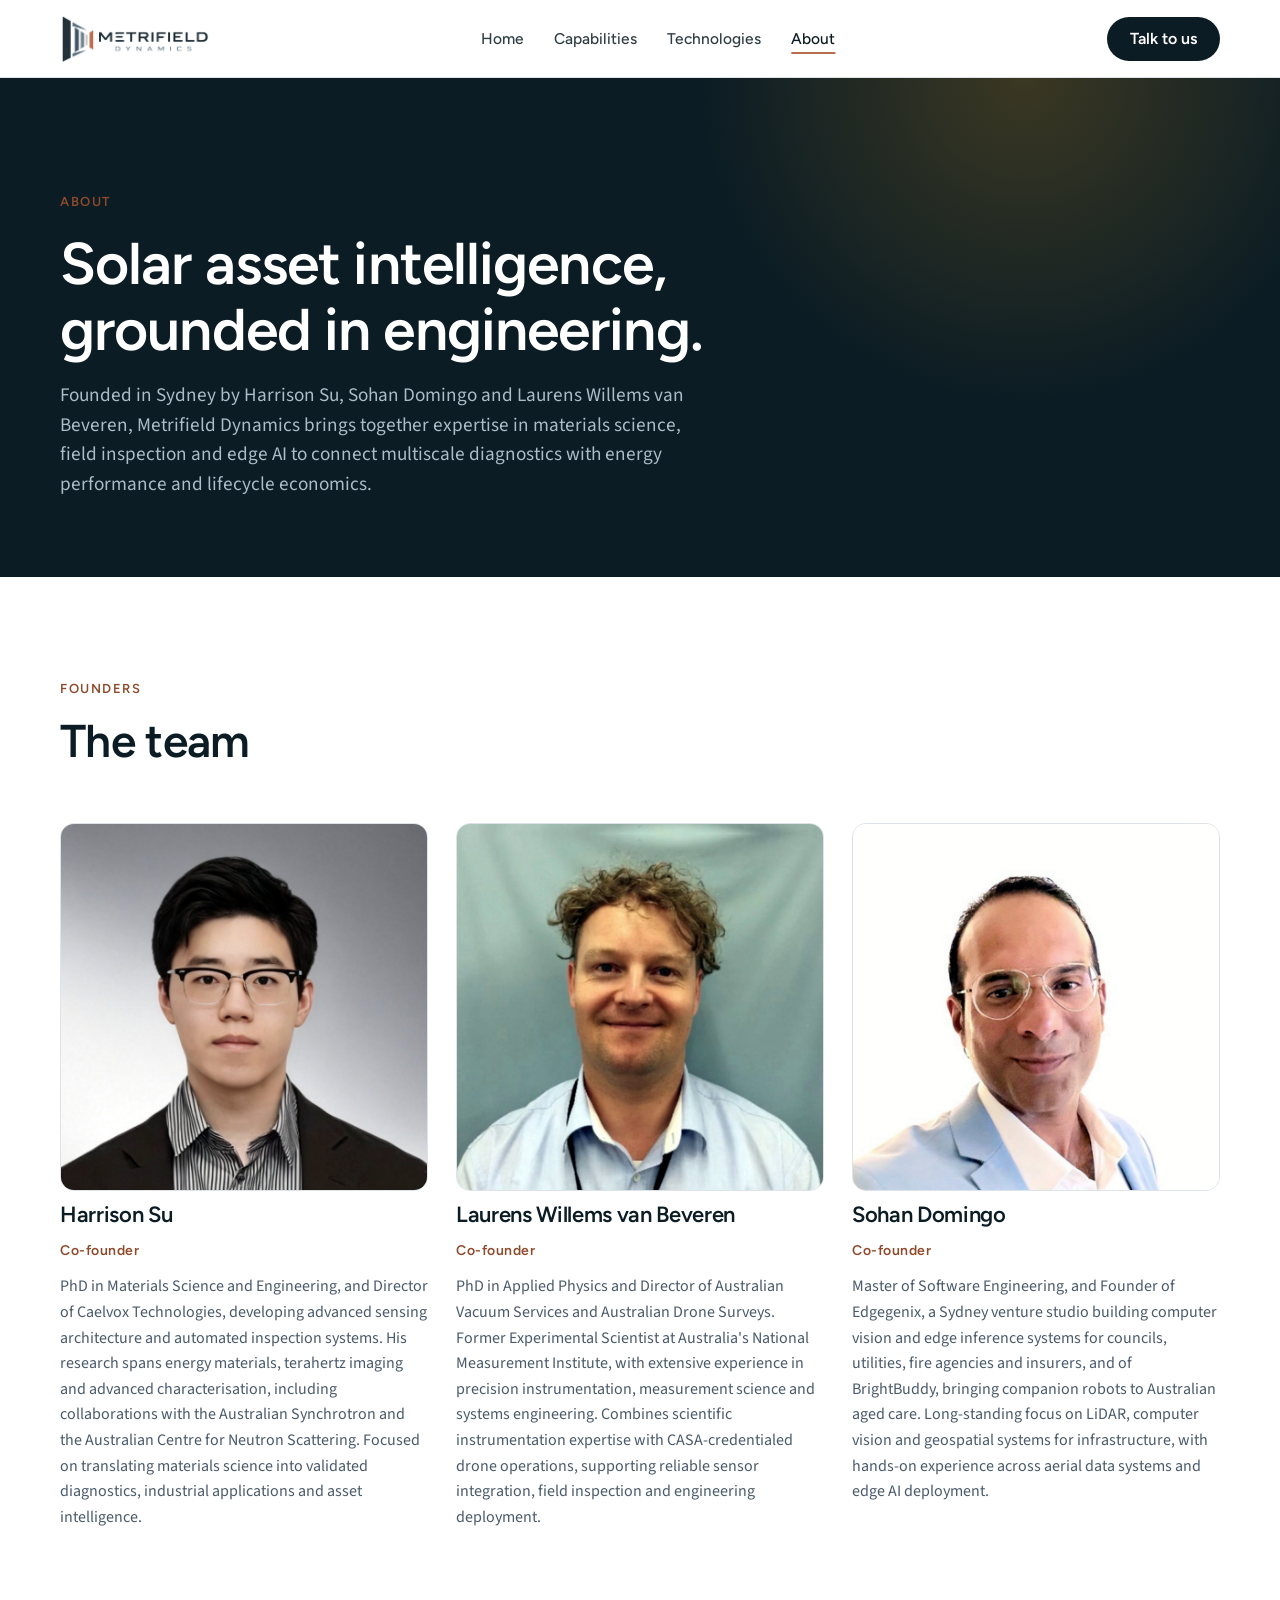
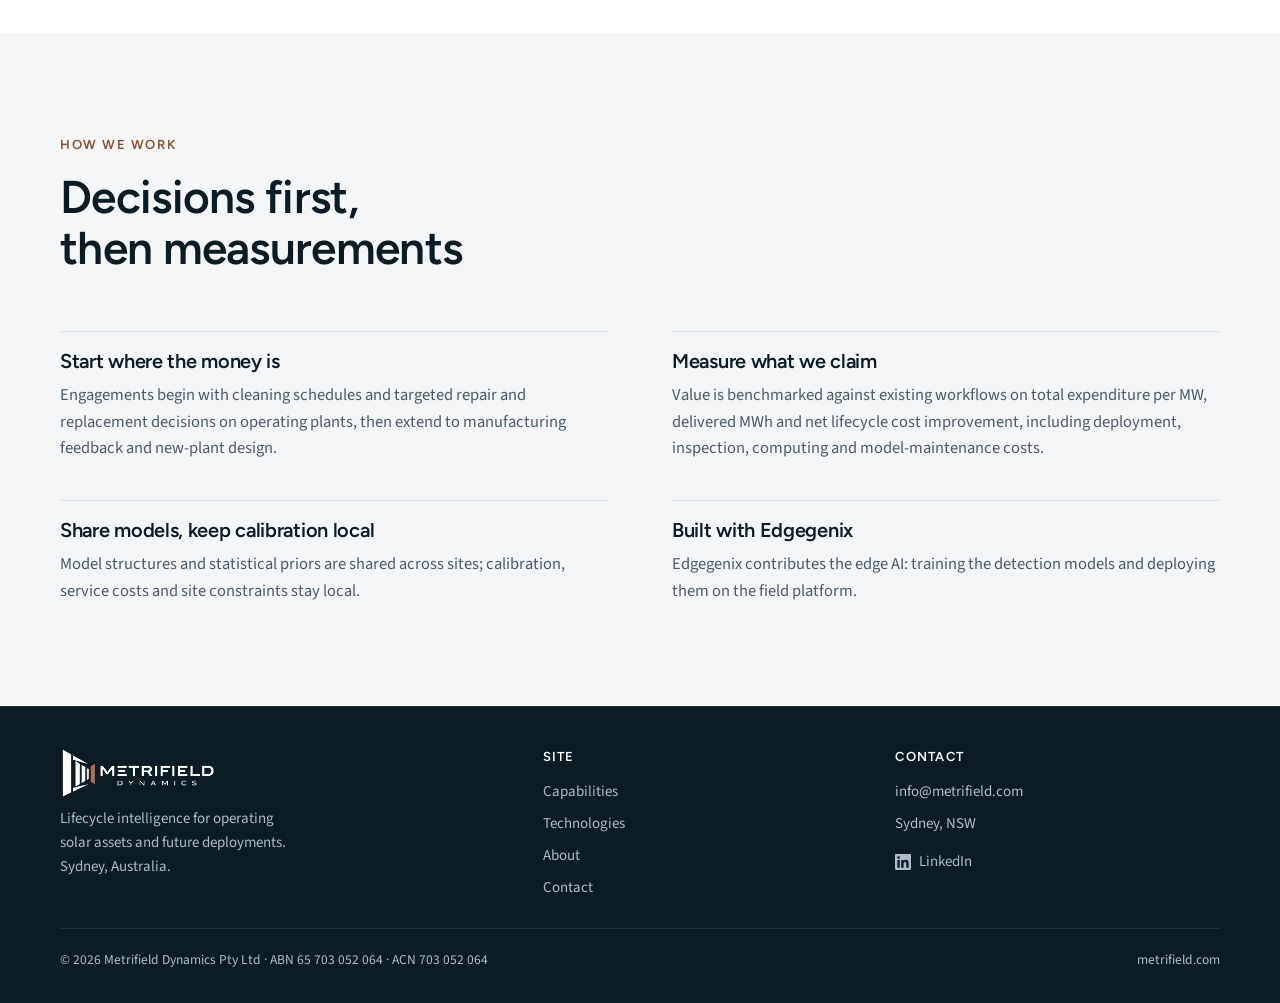
==== commit 38cb2c32: "Footer scope wording: match ARENA application (operating assets and future deployments)" ====
--- a/about.html
+++ b/about.html
@@ -86,7 +86,7 @@
   <div class="wrap">
     <div class="fcol">
       <a class="brand" href="index.html"><img class="logo" src="assets/logo-white.png" alt="Metrifield Dynamics" width="1227" height="410"></a>
-      <p style="max-width:34ch">Lifecycle intelligence for utility-scale solar. Sydney, Australia.</p>
+      <p style="max-width:34ch">Lifecycle intelligence for operating solar assets and future deployments. Sydney, Australia.</p>
     </div>
     <div class="fcol"><b>Site</b><a href="capabilities.html">Capabilities</a><a href="technology.html">Technologies</a><a href="about.html">About</a><a href="contact.html">Contact</a></div>
     <div class="fcol"><b>Contact</b><a href="mailto:info@metrifield.com">info@metrifield.com</a><span>Sydney, NSW</span><a class="flink" href="https://www.linkedin.com/company/metrifield-dynamics/" target="_blank" rel="noopener"><svg viewBox="0 0 24 24" aria-hidden="true"><path d="M20.45 20.45h-3.56v-5.57c0-1.33-.02-3.04-1.85-3.04-1.85 0-2.13 1.45-2.13 2.94v5.67H9.35V9h3.41v1.56h.05c.48-.9 1.64-1.85 3.37-1.85 3.6 0 4.27 2.37 4.27 5.46v6.28zM5.34 7.43a2.06 2.06 0 1 1 0-4.13 2.06 2.06 0 0 1 0 4.13zM7.12 20.45H3.55V9h3.57v11.45zM22.22 0H1.77C.79 0 0 .77 0 1.73v20.54C0 23.23.79 24 1.77 24h20.45c.98 0 1.78-.77 1.78-1.73V1.73C24 .77 23.2 0 22.22 0z"/></svg>LinkedIn</a></div>
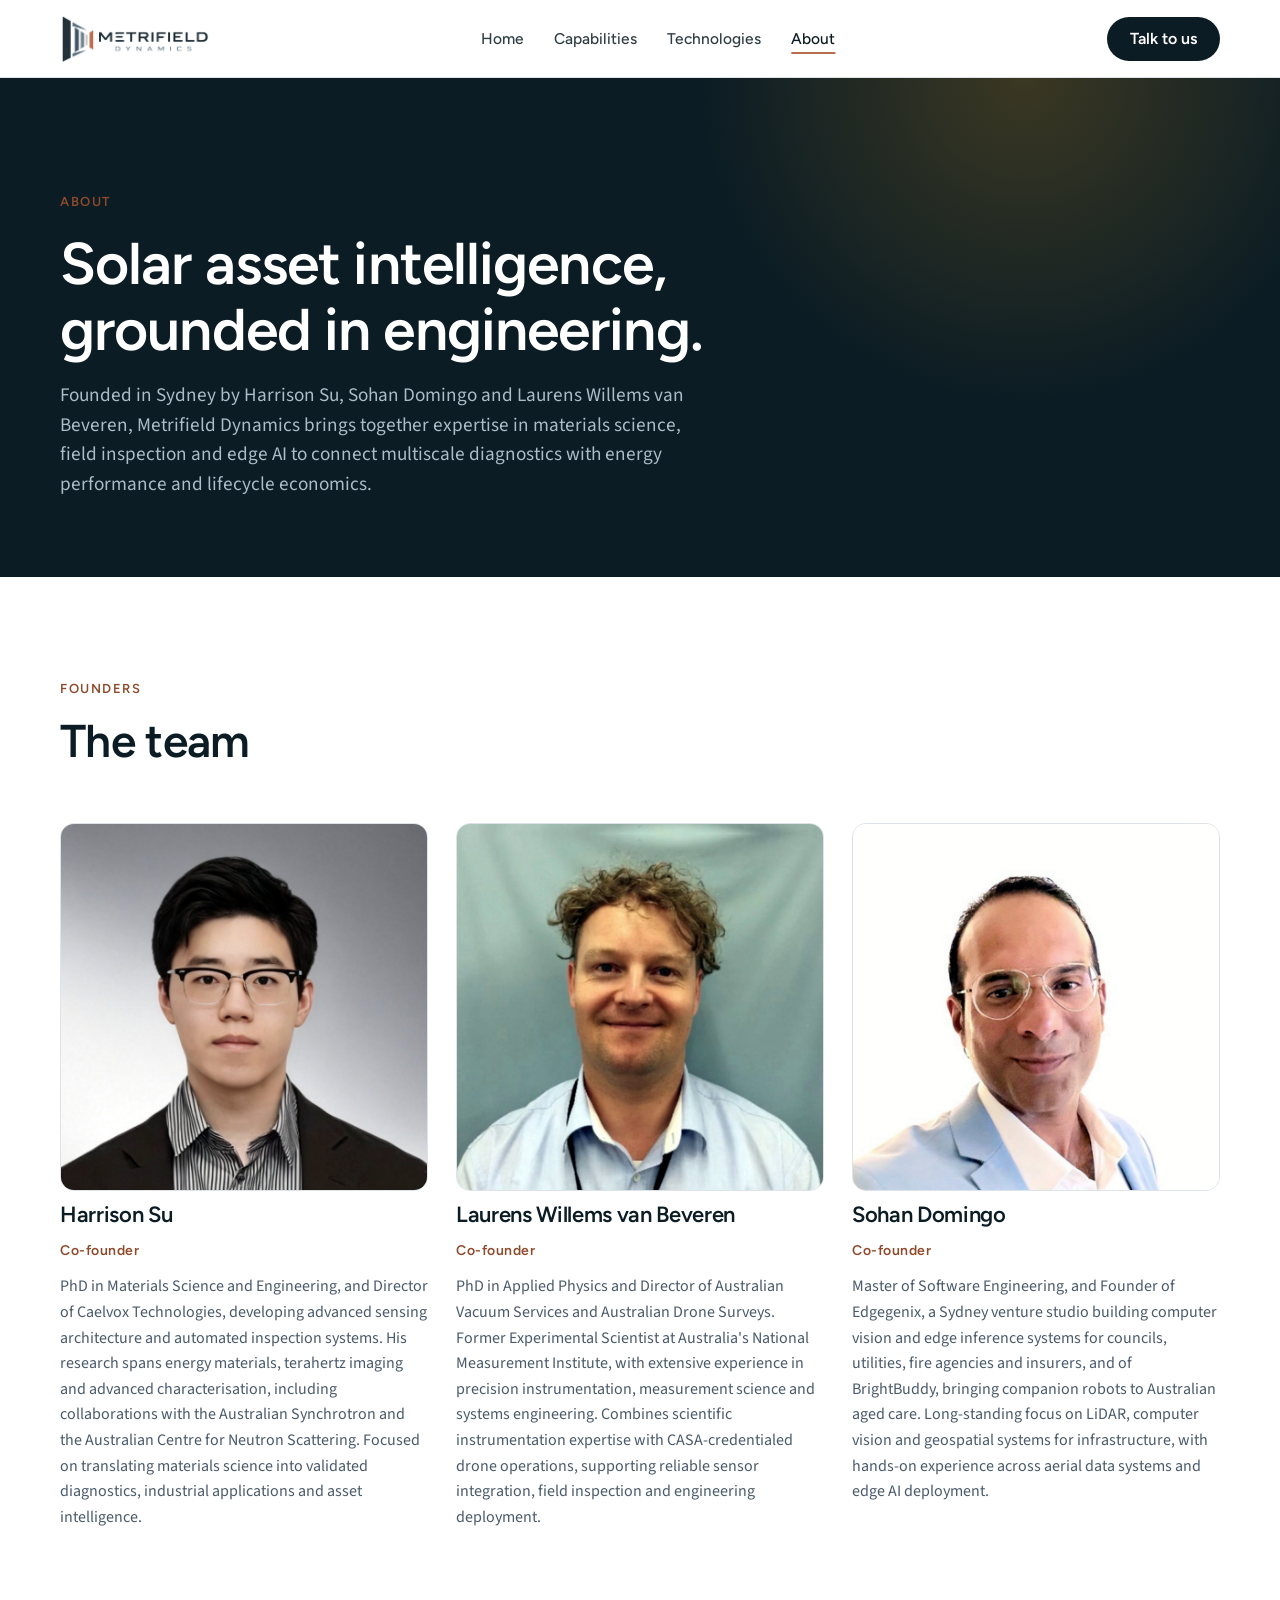
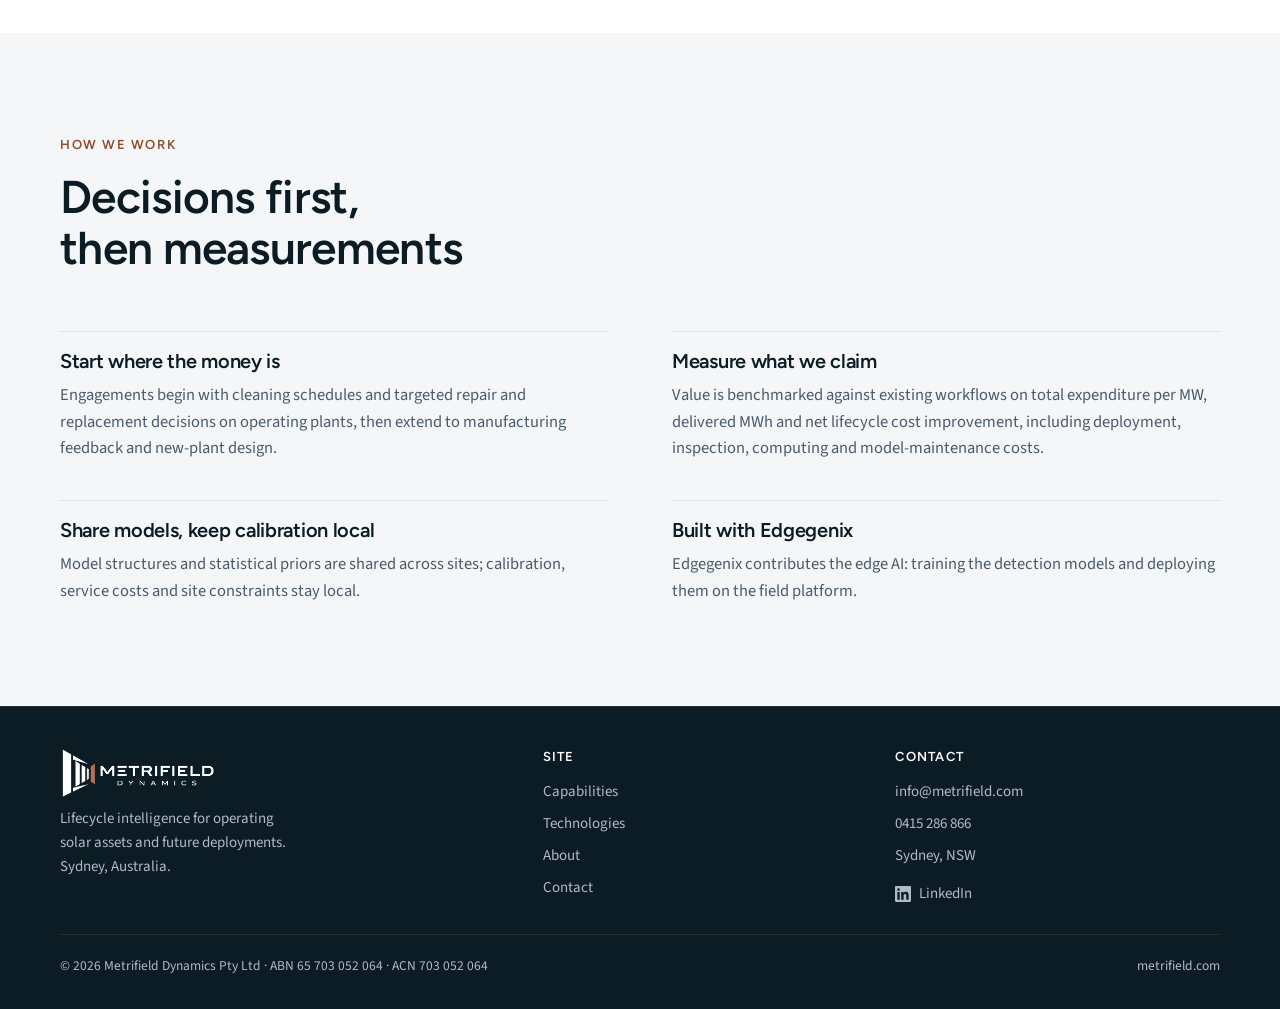
==== commit fcee546e: "Add phone numbers to contact page and footer Co-Authored-By: Claude Fable 5.1 <noreply@anthropic.com" ====
--- a/about.html
+++ b/about.html
@@ -89,7 +89,7 @@
       <p style="max-width:34ch">Lifecycle intelligence for operating solar assets and future deployments. Sydney, Australia.</p>
     </div>
     <div class="fcol"><b>Site</b><a href="capabilities.html">Capabilities</a><a href="technology.html">Technologies</a><a href="about.html">About</a><a href="contact.html">Contact</a></div>
-    <div class="fcol"><b>Contact</b><a href="mailto:info@metrifield.com">info@metrifield.com</a><span>Sydney, NSW</span><a class="flink" href="https://www.linkedin.com/company/metrifield-dynamics/" target="_blank" rel="noopener"><svg viewBox="0 0 24 24" aria-hidden="true"><path d="M20.45 20.45h-3.56v-5.57c0-1.33-.02-3.04-1.85-3.04-1.85 0-2.13 1.45-2.13 2.94v5.67H9.35V9h3.41v1.56h.05c.48-.9 1.64-1.85 3.37-1.85 3.6 0 4.27 2.37 4.27 5.46v6.28zM5.34 7.43a2.06 2.06 0 1 1 0-4.13 2.06 2.06 0 0 1 0 4.13zM7.12 20.45H3.55V9h3.57v11.45zM22.22 0H1.77C.79 0 0 .77 0 1.73v20.54C0 23.23.79 24 1.77 24h20.45c.98 0 1.78-.77 1.78-1.73V1.73C24 .77 23.2 0 22.22 0z"/></svg>LinkedIn</a></div>
+    <div class="fcol"><b>Contact</b><a href="mailto:info@metrifield.com">info@metrifield.com</a><a href="tel:+61415286866">0415 286 866</a><span>Sydney, NSW</span><a class="flink" href="https://www.linkedin.com/company/metrifield-dynamics/" target="_blank" rel="noopener"><svg viewBox="0 0 24 24" aria-hidden="true"><path d="M20.45 20.45h-3.56v-5.57c0-1.33-.02-3.04-1.85-3.04-1.85 0-2.13 1.45-2.13 2.94v5.67H9.35V9h3.41v1.56h.05c.48-.9 1.64-1.85 3.37-1.85 3.6 0 4.27 2.37 4.27 5.46v6.28zM5.34 7.43a2.06 2.06 0 1 1 0-4.13 2.06 2.06 0 0 1 0 4.13zM7.12 20.45H3.55V9h3.57v11.45zM22.22 0H1.77C.79 0 0 .77 0 1.73v20.54C0 23.23.79 24 1.77 24h20.45c.98 0 1.78-.77 1.78-1.73V1.73C24 .77 23.2 0 22.22 0z"/></svg>LinkedIn</a></div>
     <div class="legal"><span>© 2026 Metrifield Dynamics Pty Ltd · ABN 65 703 052 064 · ACN 703 052 064</span><span>metrifield.com</span></div>
   </div>
 </footer>
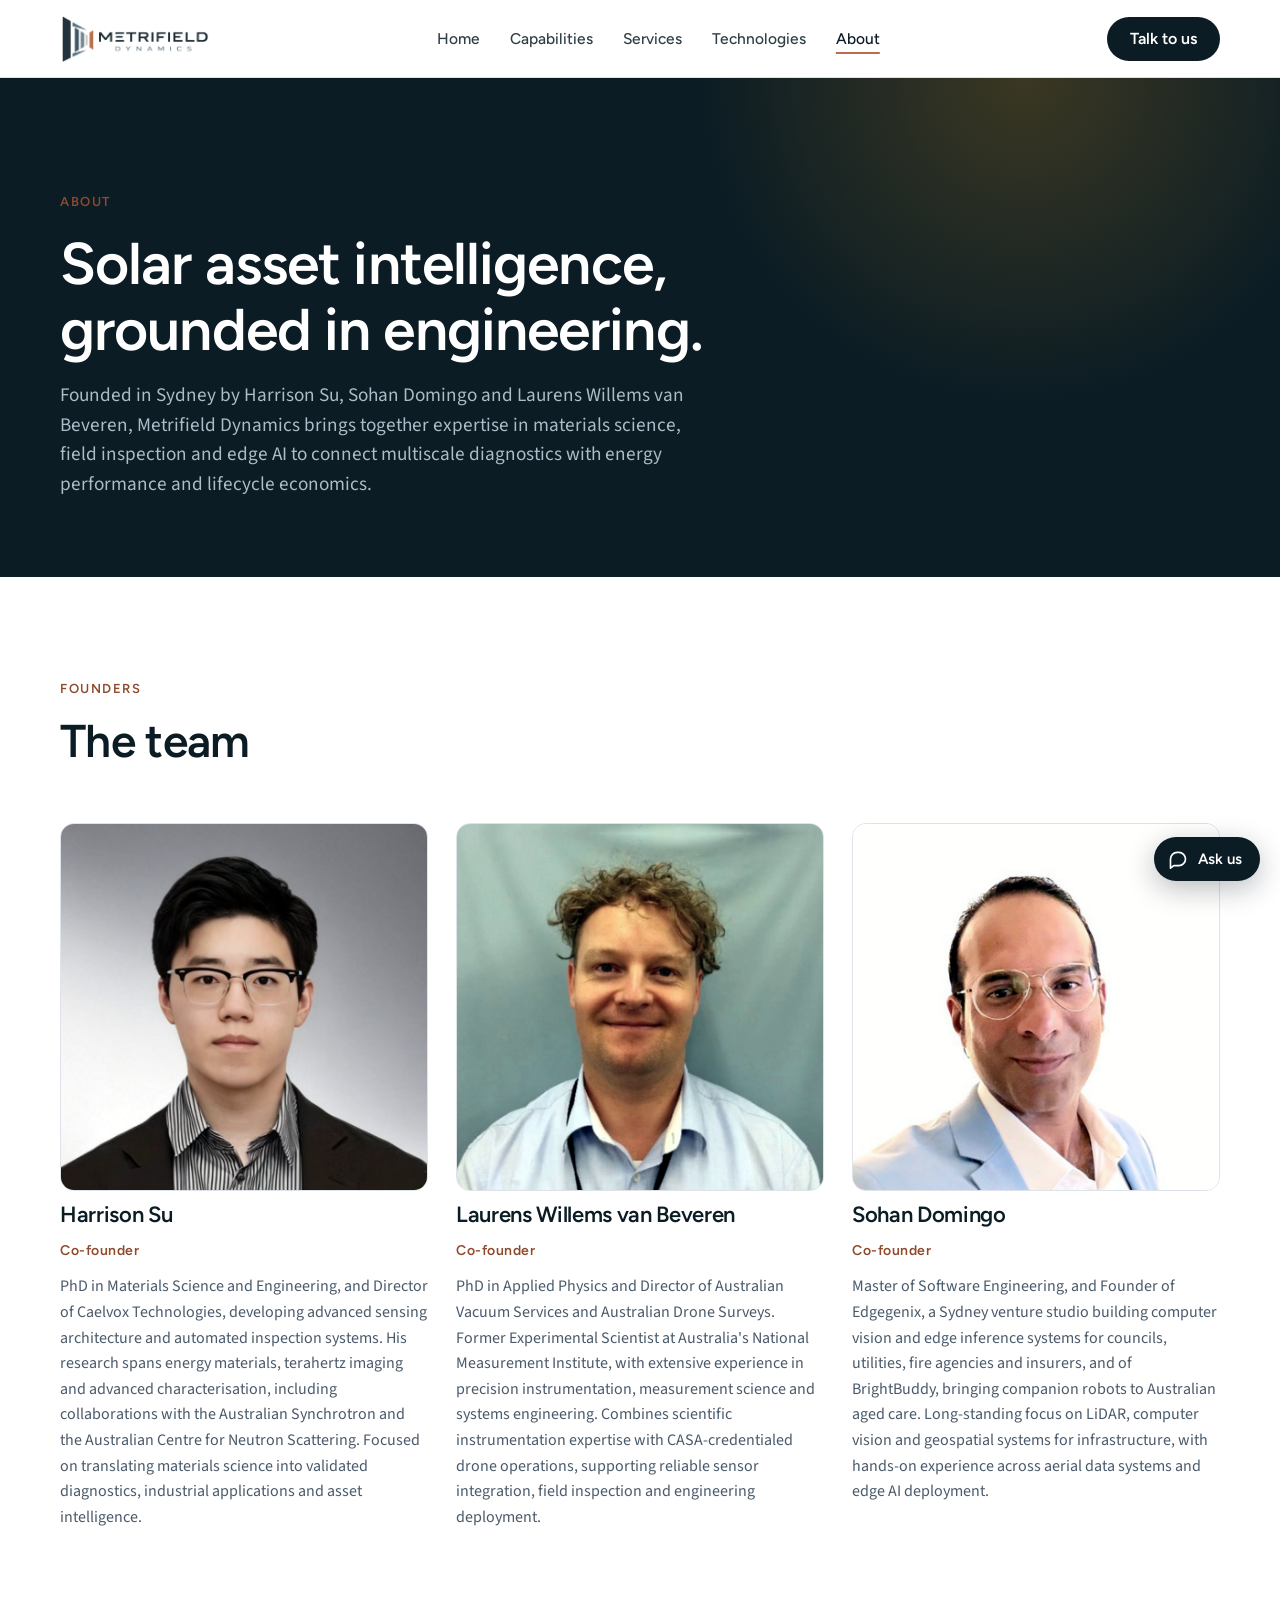
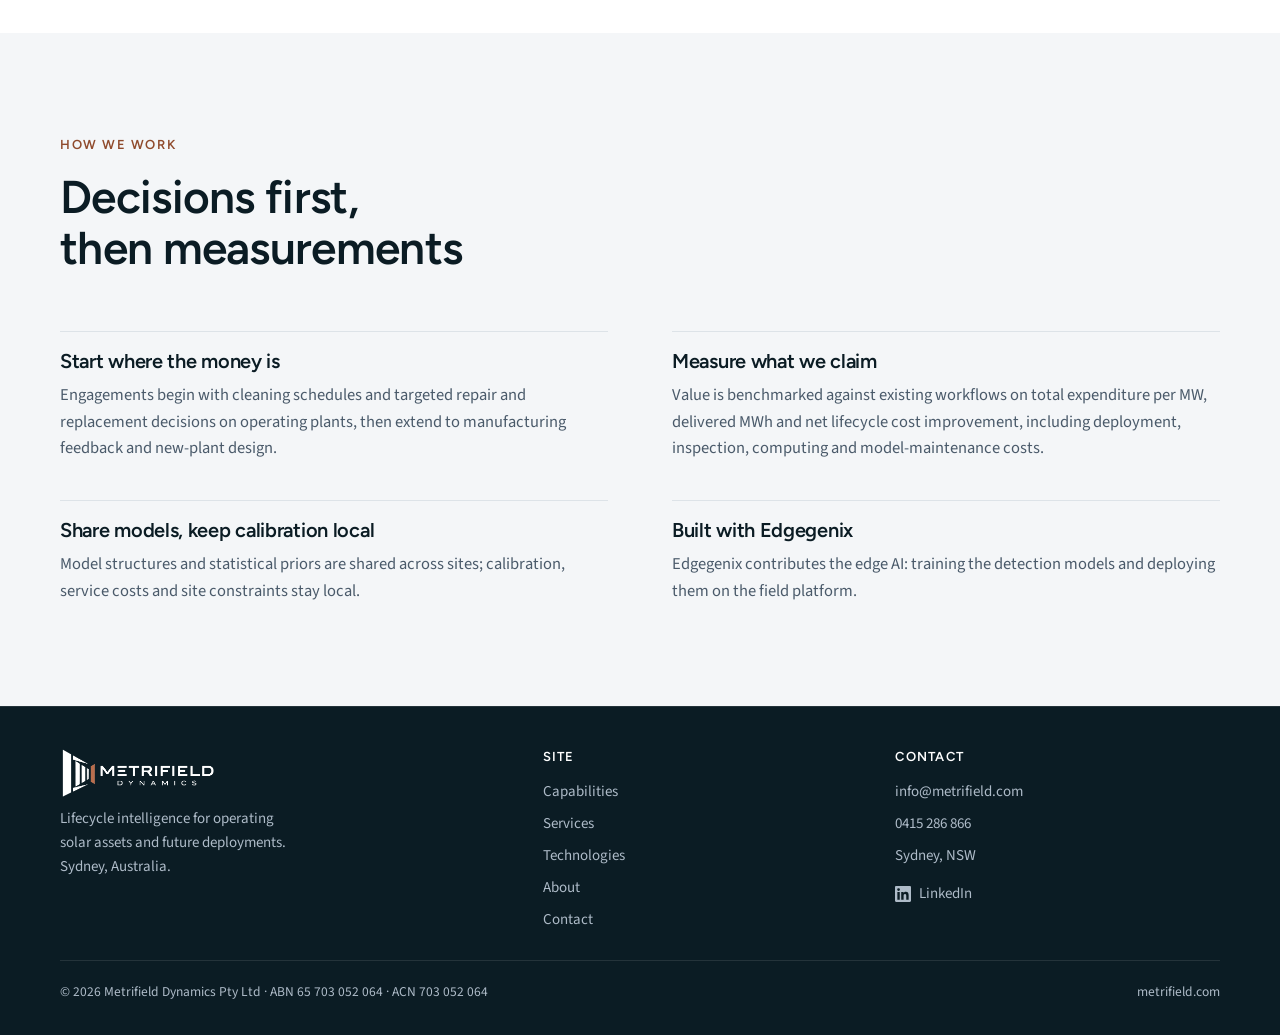
==== commit 649923f2: "Add Services page and site assistant chat (Workers AI) Co-Authored-By: Claude Fable 5.1 <noreply@ant" ====
--- a/about.html
+++ b/about.html
@@ -15,14 +15,14 @@
 <link rel="preconnect" href="https://fonts.googleapis.com">
 <link rel="preconnect" href="https://fonts.gstatic.com" crossorigin>
 <link rel="stylesheet" href="https://fonts.googleapis.com/css2?family=Figtree:wght@500;600;700&family=Source+Sans+3:wght@400;500;600&display=swap">
-<link rel="stylesheet" href="styles.css?v=a1cd120e">
+<link rel="stylesheet" href="styles.css?v=d50eb81b">
 </head>
 <body>
 
 <header class="nav nav-solid" id="nav">
   <div class="wrap">
     <a class="brand" href="index.html" aria-label="Metrifield Dynamics home"><img class="logo logo-dark" src="assets/logo.png" alt="Metrifield Dynamics" width="1227" height="410"><img class="logo logo-light" src="assets/logo-white.png" alt="" width="1227" height="410" aria-hidden="true"></a>
-    <nav class="nav-links" aria-label="Main"><a href="index.html">Home</a><a href="capabilities.html">Capabilities</a><a href="technology.html">Technologies</a><a href="about.html" aria-current="page">About</a></nav>
+    <nav class="nav-links" aria-label="Main"><a href="index.html">Home</a><a href="capabilities.html">Capabilities</a><a href="services.html">Services</a><a href="technology.html">Technologies</a><a href="about.html" aria-current="page">About</a></nav>
     <a class="btn btn-dark nav-cta" href="contact.html">Talk to us</a>
     <button class="nav-toggle" type="button" aria-label="Menu" aria-expanded="false" aria-controls="nav"><svg viewBox="0 0 24 24" fill="none" stroke="currentColor" stroke-width="2" stroke-linecap="round"><path d="M4 7h16M4 12h16M4 17h16"/></svg></button>
   </div>
@@ -88,11 +88,20 @@
       <a class="brand" href="index.html"><img class="logo" src="assets/logo-white.png" alt="Metrifield Dynamics" width="1227" height="410"></a>
       <p style="max-width:34ch">Lifecycle intelligence for operating solar assets and future deployments. Sydney, Australia.</p>
     </div>
-    <div class="fcol"><b>Site</b><a href="capabilities.html">Capabilities</a><a href="technology.html">Technologies</a><a href="about.html">About</a><a href="contact.html">Contact</a></div>
+    <div class="fcol"><b>Site</b><a href="capabilities.html">Capabilities</a><a href="services.html">Services</a><a href="technology.html">Technologies</a><a href="about.html">About</a><a href="contact.html">Contact</a></div>
     <div class="fcol"><b>Contact</b><a href="mailto:info@metrifield.com">info@metrifield.com</a><a href="tel:+61415286866">0415 286 866</a><span>Sydney, NSW</span><a class="flink" href="https://www.linkedin.com/company/metrifield-dynamics/" target="_blank" rel="noopener"><svg viewBox="0 0 24 24" aria-hidden="true"><path d="M20.45 20.45h-3.56v-5.57c0-1.33-.02-3.04-1.85-3.04-1.85 0-2.13 1.45-2.13 2.94v5.67H9.35V9h3.41v1.56h.05c.48-.9 1.64-1.85 3.37-1.85 3.6 0 4.27 2.37 4.27 5.46v6.28zM5.34 7.43a2.06 2.06 0 1 1 0-4.13 2.06 2.06 0 0 1 0 4.13zM7.12 20.45H3.55V9h3.57v11.45zM22.22 0H1.77C.79 0 0 .77 0 1.73v20.54C0 23.23.79 24 1.77 24h20.45c.98 0 1.78-.77 1.78-1.73V1.73C24 .77 23.2 0 22.22 0z"/></svg>LinkedIn</a></div>
     <div class="legal"><span>© 2026 Metrifield Dynamics Pty Ltd · ABN 65 703 052 064 · ACN 703 052 064</span><span>metrifield.com</span></div>
   </div>
 </footer>
+<div class="chat" id="chat">
+  <button class="chat-fab" type="button" aria-expanded="false" aria-controls="chat-panel" aria-label="Ask Metrifield"><svg viewBox="0 0 24 24" fill="none" stroke="currentColor" stroke-width="2" stroke-linecap="round" stroke-linejoin="round" aria-hidden="true"><path d="M21 12a8 8 0 0 1-8 8H7l-4 3V12a8 8 0 0 1 8-8h2a8 8 0 0 1 8 8z"/></svg><span>Ask us</span></button>
+  <div class="chat-panel" id="chat-panel" hidden>
+    <div class="chat-head"><b>Metrifield assistant</b><span>Answers from our site · not a human</span><button type="button" class="chat-close" aria-label="Close">×</button></div>
+    <div class="chat-log" role="log" aria-live="polite"><div class="msg bot">Hi — ask me about what Metrifield does, the sensing and digital twin, or how a pilot works.</div></div>
+    <form class="chat-form"><input type="text" name="q" placeholder="Ask a question…" autocomplete="off" maxlength="500" required><button type="submit" aria-label="Send"><svg viewBox="0 0 16 16" fill="none" stroke="currentColor" stroke-width="2" stroke-linecap="round" stroke-linejoin="round" aria-hidden="true"><path d="M3 8h10M9 4l4 4-4 4"/></svg></button></form>
+    <p class="chat-note">Don't share confidential details here. For anything specific, <a href="contact.html">talk to us</a>.</p>
+  </div>
+</div>
 <script>
 (function(){
   var n=document.getElementById('nav'),b=n&&n.querySelector('.nav-toggle');
@@ -220,13 +229,34 @@
   document.querySelectorAll('.hnode').forEach(function(n){ var k=n.getAttribute('data-h'); n.addEventListener('click',function(){ hcur===k?hreset():hshow(k) }); n.addEventListener('keydown',function(e){ if(e.key==='Enter'||e.key===' '){e.preventDefault(); hcur===k?hreset():hshow(k)} }); });
   var hc=document.querySelector('.hcore'); if(hc){ hc.addEventListener('click',hreset); hc.addEventListener('keydown',function(e){ if(e.key==='Enter'||e.key===' '){e.preventDefault();hreset()} }); }
   var f=document.getElementById('contact-form');
-  if(f){f.addEventListener('submit',function(e){
-    e.preventDefault();
-    var d=new FormData(f),s='Enquiry from '+(d.get('name')||'')+' — '+(d.get('org')||'');
-    var body='Name: '+d.get('name')+'\nOrganisation: '+d.get('org')+'\nEmail: '+d.get('email')+'\nI am: '+d.get('type')+'\n\n'+d.get('msg');
-    f.classList.add('sent');
-    try{window.location.href='mailto:info@metrifield.com?subject='+encodeURIComponent(s)+'&body='+encodeURIComponent(body)}catch(err){}
+  if(f){var fb=f.querySelector('button[type=submit]'),ferr=f.querySelector('.err');
+    f.addEventListener('submit',function(e){
+    e.preventDefault(); if(f.classList.contains('busy')) return;
+    var d=new FormData(f),o={}; d.forEach(function(v,k){o[k]=v});
+    if(!o.name||!o.email||!o.msg){ferr.textContent='Please fill in your name, email and message.';ferr.hidden=false;return}
+    f.classList.add('busy'); ferr.hidden=true; fb.disabled=true;
+    fetch('/api/contact',{method:'POST',headers:{'content-type':'application/json'},body:JSON.stringify(o)})
+      .then(function(r){return r.json().catch(function(){return{ok:false}})})
+      .then(function(j){ if(j.ok){f.classList.add('sent');f.reset()} else {ferr.textContent=j.error||'Could not send right now. Please email us directly at info@metrifield.com.';ferr.hidden=false} })
+      .catch(function(){ferr.textContent='Could not send right now. Please email us directly at info@metrifield.com.';ferr.hidden=false})
+      .then(function(){f.classList.remove('busy');fb.disabled=false});
   })}
+
+  // --- chat widget
+  var C=document.getElementById('chat');
+  if(C){var fab=C.querySelector('.chat-fab'),panel=C.querySelector('.chat-panel'),log=C.querySelector('.chat-log'),form=C.querySelector('.chat-form'),inp=form.querySelector('input'),hist=[];
+    function open(o){panel.hidden=!o;fab.setAttribute('aria-expanded',o);C.classList.toggle('open',o);if(o)inp.focus()}
+    fab.addEventListener('click',function(){open(panel.hidden)}); C.querySelector('.chat-close').addEventListener('click',function(){open(false)});
+    function add(role,text){var d=document.createElement('div');d.className='msg '+role;d.textContent=text;log.appendChild(d);log.scrollTop=log.scrollHeight;return d}
+    form.addEventListener('submit',function(e){e.preventDefault();var q=inp.value.trim();if(!q||C.classList.contains('busy'))return;inp.value='';add('user',q);hist.push({role:'user',content:q});
+      C.classList.add('busy');var t=add('bot typing','…');
+      fetch('/api/chat',{method:'POST',headers:{'content-type':'application/json'},body:JSON.stringify({messages:hist})})
+        .then(function(r){return r.json().catch(function(){return{}})})
+        .then(function(j){var a=j.ok?j.reply:(j.error||'Sorry, something went wrong. Please email info@metrifield.com.');t.textContent=a;t.className='msg bot';if(j.ok)hist.push({role:'assistant',content:a});hist=hist.slice(-10)})
+        .catch(function(){t.textContent='Sorry, something went wrong. Please email info@metrifield.com.';t.className='msg bot'})
+        .then(function(){C.classList.remove('busy');log.scrollTop=log.scrollHeight});
+    });
+  }
 })();
 </script>
 </body>
--- a/styles.css
+++ b/styles.css
@@ -226,6 +226,9 @@
 .form .note{font-size:14px;color:var(--ink-3)}
 .form .ok{display:none;background:#E6F4EA;color:#1E5631;border-radius:8px;padding:12px 14px;font-size:15px}
 .form.sent .ok{display:block}
+.form .err{background:#FBE9E7;color:#8A2A1D;border-radius:8px;padding:12px 14px;font-size:15px}
+.form .hp{position:absolute;left:-9999px;width:1px;height:1px;overflow:hidden}
+.form.sent .two,.form.sent .field,.form.sent button{display:none}
 @media (max-width:900px){.contact-grid{grid-template-columns:1fr}}
 @media (max-width:560px){.form .two{grid-template-columns:1fr}}
 
@@ -565,3 +568,32 @@
 @media (max-width:960px){.hubwrap{grid-template-columns:1fr}}
 .hnode:focus-visible rect{stroke:var(--accent);stroke-width:3}
 .hpop{scroll-margin-top:96px}
+
+/* services */
+.cards-4{grid-template-columns:repeat(4,minmax(0,1fr))}
+@media (max-width:1000px){.cards-4{grid-template-columns:repeat(2,minmax(0,1fr))}}
+@media (max-width:600px){.cards-4{grid-template-columns:1fr}}
+/* chat widget */
+.chat{position:fixed;right:20px;bottom:20px;z-index:60;font-family:var(--font-body)}
+.chat-fab{display:inline-flex;align-items:center;gap:10px;background:var(--dark);color:#fff;border:0;border-radius:999px;padding:12px 18px 12px 14px;font-family:var(--font-display);font-weight:600;font-size:15px;cursor:pointer;box-shadow:0 8px 28px rgba(10,21,34,.28)}
+.chat-fab svg{width:20px;height:20px}
+.chat.open .chat-fab{display:none}
+.chat-panel[hidden]{display:none}
+.chat-panel{width:min(380px,calc(100vw - 32px));height:min(560px,calc(100vh - 40px));background:#fff;border:1px solid var(--line);border-radius:16px;box-shadow:0 16px 48px rgba(10,21,34,.28);display:grid;grid-template-rows:auto 1fr auto auto;overflow:hidden}
+.chat-head{display:grid;grid-template-columns:1fr auto;gap:0 10px;padding:14px 16px;background:var(--dark);color:#fff}
+.chat-head b{font-family:var(--font-display);font-size:15px}
+.chat-head span{grid-column:1;font-size:12.5px;color:rgba(255,255,255,.7)}
+.chat-close{grid-column:2;grid-row:1/3;background:none;border:0;color:#fff;font-size:26px;line-height:1;cursor:pointer;padding:0 4px}
+.chat-log{padding:14px;overflow-y:auto;display:flex;flex-direction:column;gap:10px;background:var(--bg-2)}
+.msg{max-width:88%;padding:10px 13px;border-radius:14px;font-size:15px;line-height:1.45;white-space:pre-wrap}
+.msg.bot{background:#fff;border:1px solid var(--line);align-self:flex-start;border-bottom-left-radius:4px}
+.msg.user{background:var(--dark);color:#fff;align-self:flex-end;border-bottom-right-radius:4px}
+.msg.typing{color:var(--ink-3)}
+.chat-form{display:grid;grid-template-columns:1fr auto;gap:8px;padding:10px 12px;border-top:1px solid var(--line)}
+.chat-form input{border:1px solid var(--line);border-radius:10px;padding:10px 12px;font:inherit;font-size:15px}
+.chat-form button{background:var(--accent);border:0;border-radius:10px;width:42px;display:grid;place-items:center;cursor:pointer;color:var(--dark)}
+.chat-form button svg{width:18px;height:18px}
+.chat.busy .chat-form button{opacity:.5;pointer-events:none}
+.chat-note{margin:0;padding:0 14px 12px;font-size:12px;color:var(--ink-3)}
+.chat-note a{color:inherit}
+@media (max-width:600px){.chat{right:12px;bottom:12px}.chat-fab span{display:none}.chat-fab{padding:14px}}
